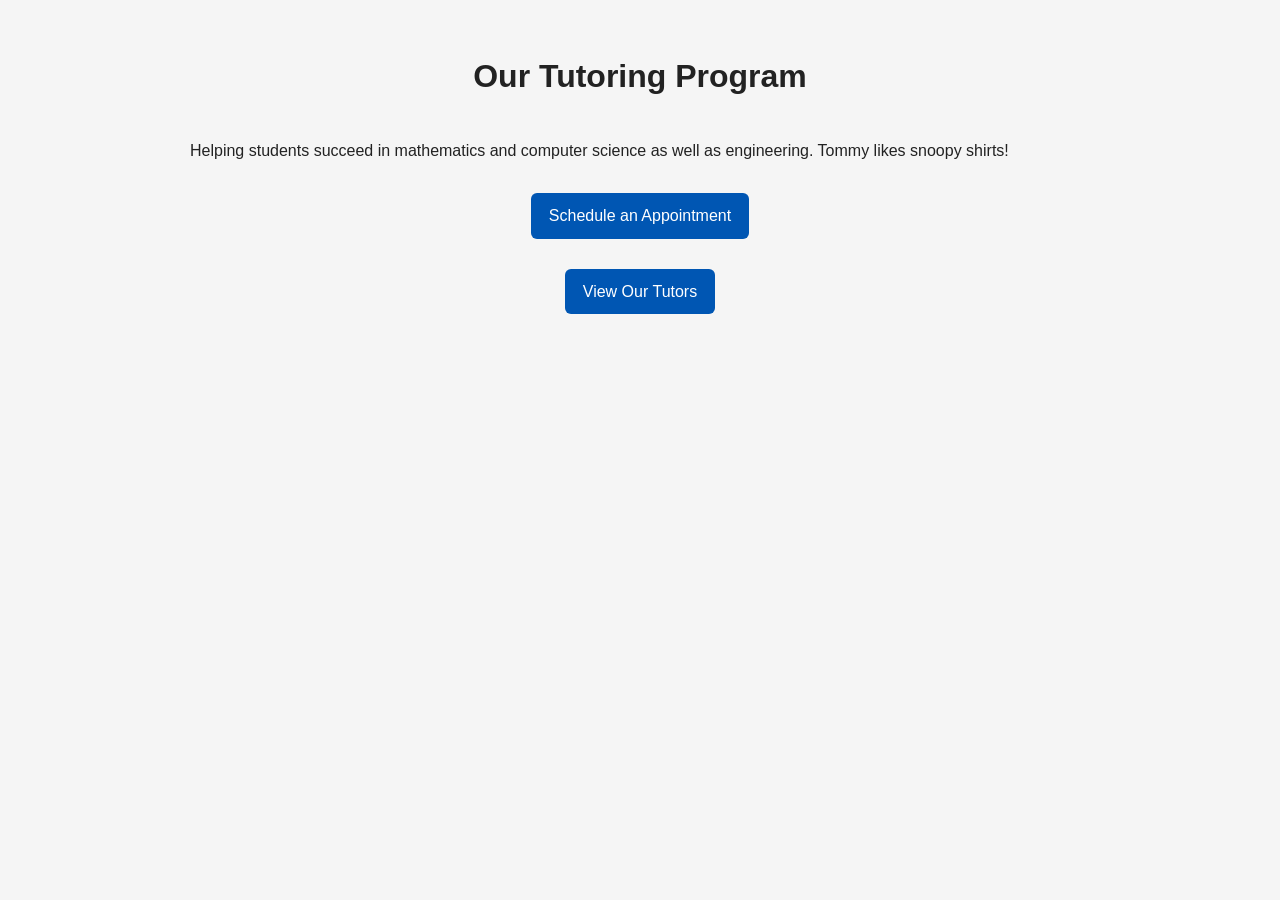
==== index.html @ f6b5288c "switched to calendly" ====
<!DOCTYPE html>
<html>

<head>
    <meta charset="UTF-8">
    <meta name="viewport" content="width=device-width, initial-scale=1.0">
    <title>Our Tutoring Program</title>
    
    <!-- Link to shared stylesheet -->
    <link rel="stylesheet" href="styles.css">
</head>

<body>

    <h1> Our Tutoring Program </h1>

    <p>
    Helping students succeed in mathematics and computer science as well as engineering.
    Tommy likes snoopy shirts!
    </p>

    <!--
        This link opens the Contacts page inside the pages folder.
    -->
    
    <p class="return-link">
        <a href="scheduling/schedule.html">
            Schedule an Appointment
        </a>
    </p>



    <!-- Resume button -->
    <p class="return-link">
        <a href="contact_us/contact_us.html">
            View Our Tutors
        </a>
    </p>
    

</body>

</html>
---- styles.css ----
/* This file contains all the styles (ex. buttons) used in the project */

        body {
            max-width: 900px;
            margin: 0 auto;
            padding: 30px;
            font-family: Arial, sans-serif;
            line-height: 1.6;
            color: #222222;
            background-color: #f5f5f5;
        }

        h1 {
            text-align: center;
            margin-bottom: 35px;
        }

        .contact-card {
            margin-bottom: 30px;
            padding: 30px;
            background-color: white;
            border-radius: 12px;
            box-shadow: 0 4px 12px rgba(0, 0, 0, 0.1);
        }

        .contact-card h2 {
            margin-top: 0;
            text-align: center;
        }

        .profile-picture {
            display: block;
            width: 200px;
            height: 200px;
            margin: 0 auto 25px;
            object-fit: cover;
            border-radius: 50%;
        }

        .contact-information {
            margin-bottom: 25px;
            text-align: center;
        }

        .contact-information p {
            margin: 8px 0;
        }

        .tutor-bio {
            max-width: 750px;
            margin: 0 auto;
        }

        .tutor-bio p {
            margin-bottom: 18px;
        }

        a {
            color: #0056b3;
        }

        a:hover {
            color: #003d80;
        }

        .return-link {
            margin-top: 30px;
            text-align: center;
        }

        .return-link a {
            display: inline-block;
            padding: 10px 18px;
            color: white;
            text-decoration: none;
            background-color: #0056b3;
            border-radius: 6px;
        }

        .return-link a:hover {
            background-color: #003d80;
        }

        .resume-link {
            margin-top: 30px;
            text-align: center;
        }

        .resume-link a {
            display: inline-block;
            padding: 10px 18px;
            color: white;
            text-decoration: none;
            background-color: #0056b3;
            border-radius: 6px;
        }

        .resume-link a:hover {
            background-color: #003d80;
        }

        @media (max-width: 600px) {
            body {
                padding: 15px;
            }

            .contact-card {
                padding: 20px;
            }

            .profile-picture {
                width: 160px;
                height: 160px;
            }
        }
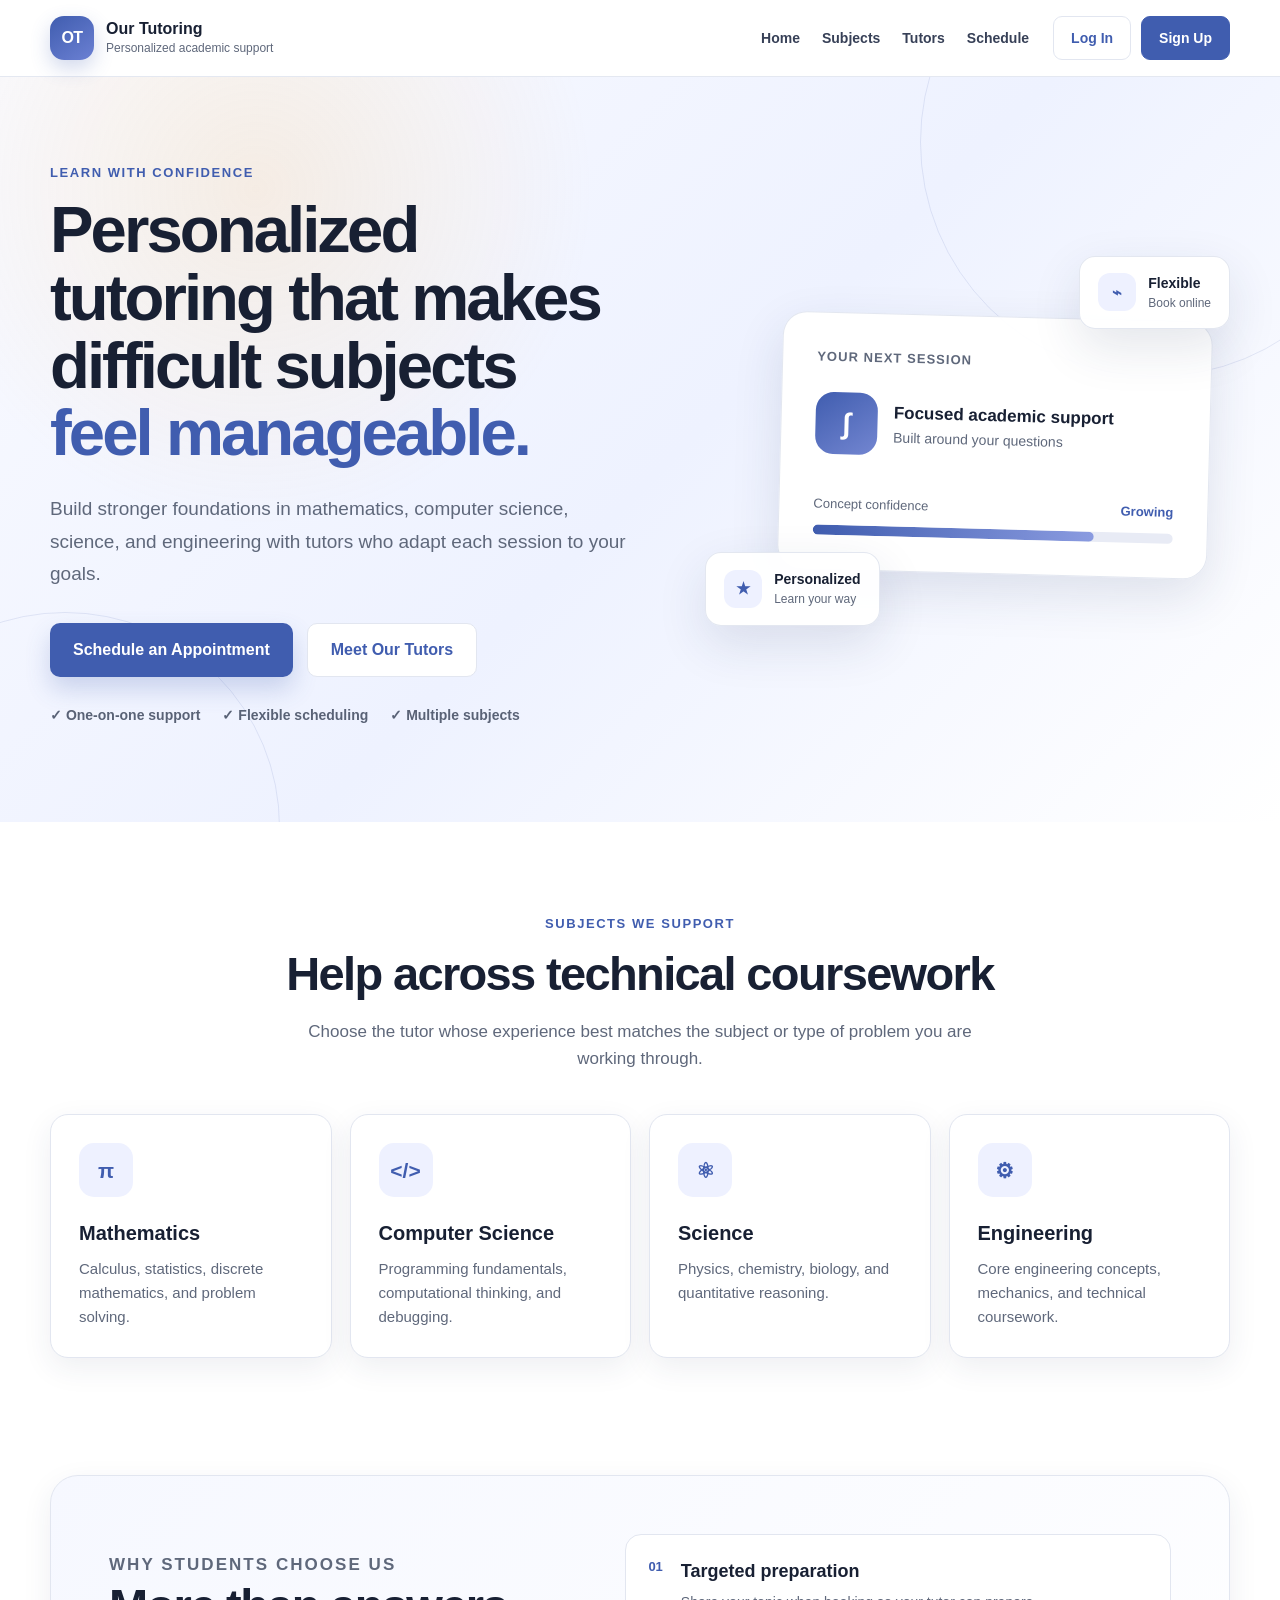
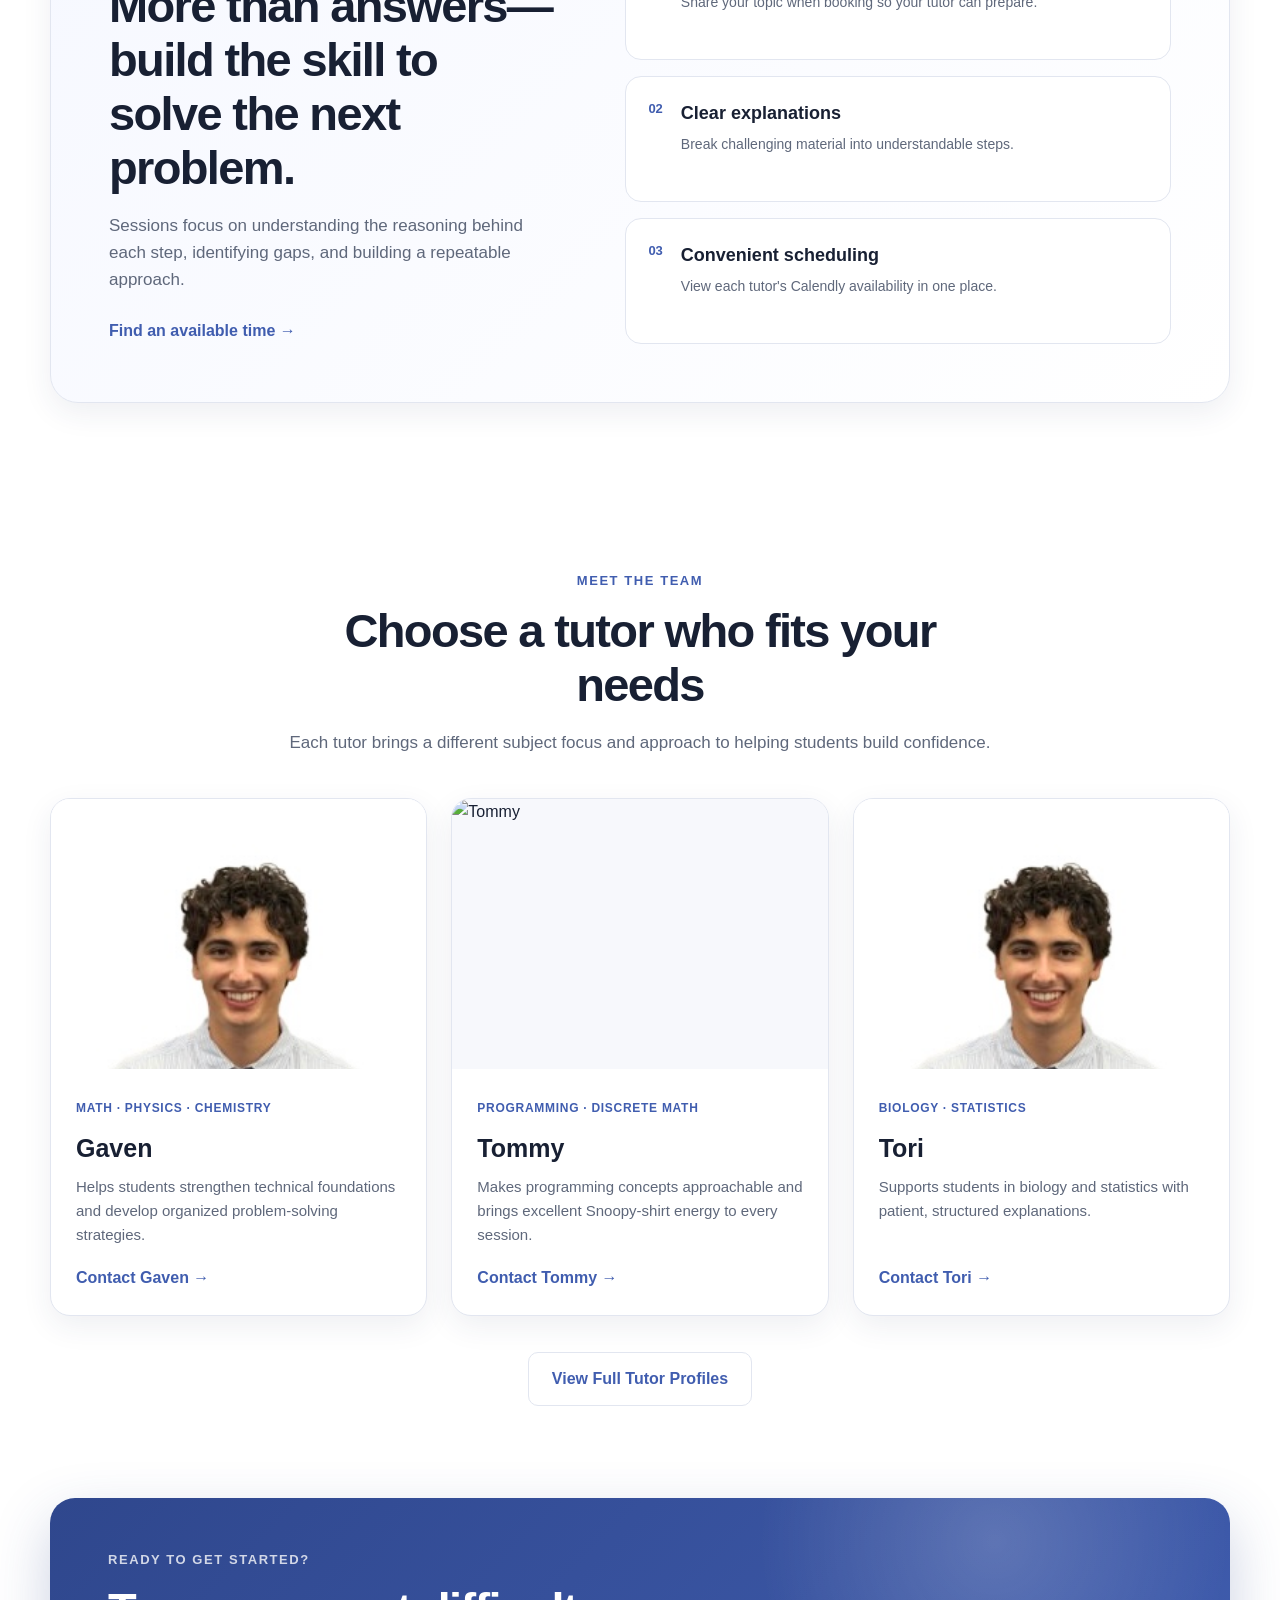
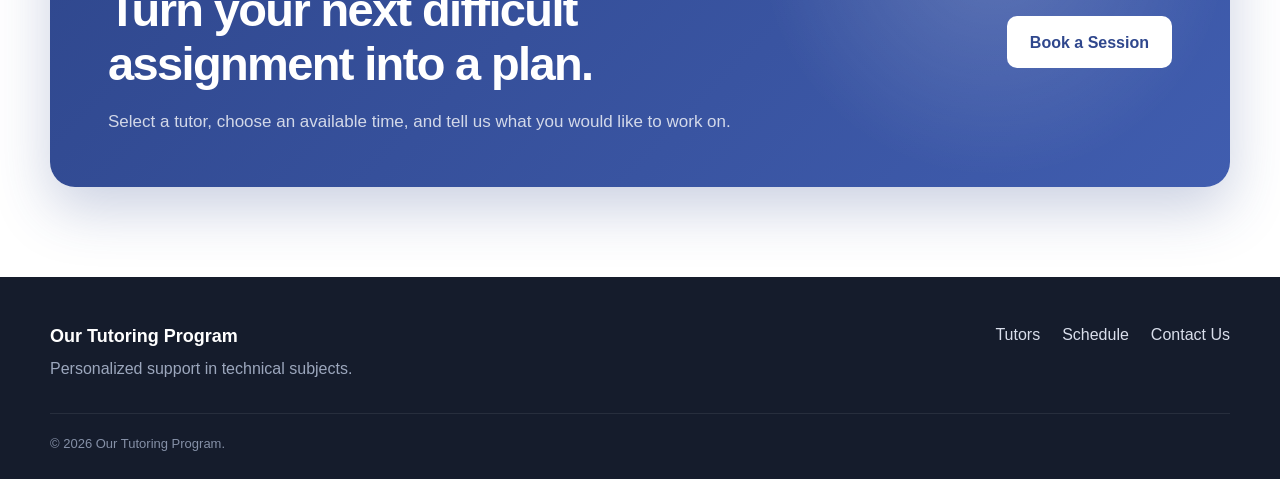
==== commit 3c1afa8c: "frontpage beautified" ====
--- a/index.html
+++ b/index.html
@@ -1,44 +1,593 @@
 <!DOCTYPE html>
-<html>
+<html lang="en">
 
 <head>
     <meta charset="UTF-8">
-    <meta name="viewport" content="width=device-width, initial-scale=1.0">
+    <meta
+        name="viewport"
+        content="width=device-width, initial-scale=1.0"
+    >
+    <meta
+        name="description"
+        content="Personalized tutoring in mathematics, computer science, science, and engineering. Meet our tutors or schedule an appointment."
+    >
+
     <title>Our Tutoring Program</title>
-    
-    <!-- Link to shared stylesheet -->
-    <link rel="stylesheet" href="styles.css">
+
+    <link
+        rel="stylesheet"
+        href="styles.css"
+    >
+
+    <script
+        src="auth.js"
+        defer
+    ></script>
 </head>
 
 <body>
 
-    <h1> Our Tutoring Program </h1>
-
-    <p>
-    Helping students succeed in mathematics and computer science as well as engineering.
-    Tommy likes snoopy shirts!
-    </p>
-
-    <!--
-        This link opens the Contacts page inside the pages folder.
-    -->
-    
-    <p class="return-link">
-        <a href="scheduling/schedule.html">
-            Schedule an Appointment
-        </a>
-    </p>
-
-
-
-    <!-- Resume button -->
-    <p class="return-link">
-        <a href="contact_us/contact_us.html">
-            View Our Tutors
-        </a>
-    </p>
-    
+    <header class="site-header">
+        <div class="nav-container">
+
+            <a
+                class="brand"
+                href="index.html"
+                aria-label="Our Tutoring Program home"
+            >
+                <span class="brand-mark" aria-hidden="true">OT</span>
+
+                <span class="brand-text">
+                    <strong>Our Tutoring</strong>
+                    <span>Personalized academic support</span>
+                </span>
+            </a>
+
+            <button
+                id="menuButton"
+                class="menu-button"
+                type="button"
+                aria-label="Open navigation menu"
+                aria-expanded="false"
+                aria-controls="mainNavigation"
+            >
+                <span></span>
+                <span></span>
+                <span></span>
+            </button>
+
+            <nav
+                id="mainNavigation"
+                class="main-navigation"
+                aria-label="Main navigation"
+            >
+                <a href="#home">Home</a>
+                <a href="#subjects">Subjects</a>
+                <a href="#tutors">Tutors</a>
+                <a href="scheduling/schedule.html">Schedule</a>
+
+                <div
+                    id="signedOutControls"
+                    class="account-controls"
+                >
+                    <button
+                        class="nav-login-button"
+                        type="button"
+                        data-open-auth="login"
+                    >
+                        Log In
+                    </button>
+
+                    <button
+                        class="nav-signup-button"
+                        type="button"
+                        data-open-auth="signup"
+                    >
+                        Sign Up
+                    </button>
+                </div>
+
+                <div
+                    id="signedInControls"
+                    class="account-controls signed-in-controls"
+                    hidden
+                >
+                    <span
+                        id="welcomeUser"
+                        class="welcome-user"
+                    ></span>
+
+                    <button
+                        id="logoutButton"
+                        class="logout-button"
+                        type="button"
+                    >
+                        Log Out
+                    </button>
+                </div>
+            </nav>
+
+        </div>
+    </header>
+
+    <main>
+
+        <section
+            id="home"
+            class="hero-section"
+        >
+            <div class="hero-decoration hero-decoration-one"></div>
+            <div class="hero-decoration hero-decoration-two"></div>
+
+            <div class="hero-container">
+
+                <div class="hero-copy">
+                    <p class="eyebrow">
+                        Learn with confidence
+                    </p>
+
+                    <h1>
+                        Personalized tutoring that makes difficult subjects
+                        <span>feel manageable.</span>
+                    </h1>
+
+                    <p class="hero-description">
+                        Build stronger foundations in mathematics, computer
+                        science, science, and engineering with tutors who adapt
+                        each session to your goals.
+                    </p>
+
+                    <div class="hero-actions">
+                        <a
+                            class="primary-button"
+                            href="scheduling/schedule.html"
+                        >
+                            Schedule an Appointment
+                        </a>
+
+                        <a
+                            class="secondary-button"
+                            href="contact_us/contact_us.html"
+                        >
+                            Meet Our Tutors
+                        </a>
+                    </div>
+
+                    <div class="hero-benefits" aria-label="Program benefits">
+                        <span>✓ One-on-one support</span>
+                        <span>✓ Flexible scheduling</span>
+                        <span>✓ Multiple subjects</span>
+                    </div>
+                </div>
+
+                <div class="hero-visual" aria-label="Tutoring program highlights">
+                    <div class="visual-card main-visual-card">
+                        <p class="visual-label">Your next session</p>
+
+                        <div class="session-row">
+                            <div class="session-icon" aria-hidden="true">∫</div>
+
+                            <div>
+                                <strong>Focused academic support</strong>
+                                <span>Built around your questions</span>
+                            </div>
+                        </div>
+
+                        <div class="progress-label">
+                            <span>Concept confidence</span>
+                            <strong>Growing</strong>
+                        </div>
+
+                        <div class="progress-track" aria-hidden="true">
+                            <div class="progress-fill"></div>
+                        </div>
+                    </div>
+
+                    <div class="visual-card floating-card floating-card-top">
+                        <span class="floating-icon" aria-hidden="true">⌁</span>
+                        <div>
+                            <strong>Flexible</strong>
+                            <span>Book online</span>
+                        </div>
+                    </div>
+
+                    <div class="visual-card floating-card floating-card-bottom">
+                        <span class="floating-icon" aria-hidden="true">★</span>
+                        <div>
+                            <strong>Personalized</strong>
+                            <span>Learn your way</span>
+                        </div>
+                    </div>
+                </div>
+
+            </div>
+        </section>
+
+        <section
+            id="subjects"
+            class="section subjects-section"
+        >
+            <div class="section-heading">
+                <p class="eyebrow">Subjects we support</p>
+                <h2>Help across technical coursework</h2>
+                <p>
+                    Choose the tutor whose experience best matches the subject
+                    or type of problem you are working through.
+                </p>
+            </div>
+
+            <div class="subject-grid">
+                <article class="subject-card">
+                    <div class="subject-icon" aria-hidden="true">π</div>
+                    <h3>Mathematics</h3>
+                    <p>Calculus, statistics, discrete mathematics, and problem solving.</p>
+                </article>
+
+                <article class="subject-card">
+                    <div class="subject-icon" aria-hidden="true">&lt;/&gt;</div>
+                    <h3>Computer Science</h3>
+                    <p>Programming fundamentals, computational thinking, and debugging.</p>
+                </article>
+
+                <article class="subject-card">
+                    <div class="subject-icon" aria-hidden="true">⚛</div>
+                    <h3>Science</h3>
+                    <p>Physics, chemistry, biology, and quantitative reasoning.</p>
+                </article>
+
+                <article class="subject-card">
+                    <div class="subject-icon" aria-hidden="true">⚙</div>
+                    <h3>Engineering</h3>
+                    <p>Core engineering concepts, mechanics, and technical coursework.</p>
+                </article>
+            </div>
+        </section>
+
+        <section class="section benefits-section">
+            <div class="benefits-panel">
+                <div class="benefits-copy">
+                    <p class="eyebrow">Why students choose us</p>
+                    <h2>More than answers—build the skill to solve the next problem.</h2>
+                    <p>
+                        Sessions focus on understanding the reasoning behind each
+                        step, identifying gaps, and building a repeatable approach.
+                    </p>
+
+                    <a
+                        class="text-link"
+                        href="scheduling/schedule.html"
+                    >
+                        Find an available time →
+                    </a>
+                </div>
+
+                <div class="benefit-list">
+                    <article>
+                        <span aria-hidden="true">01</span>
+                        <div>
+                            <h3>Targeted preparation</h3>
+                            <p>Share your topic when booking so your tutor can prepare.</p>
+                        </div>
+                    </article>
+
+                    <article>
+                        <span aria-hidden="true">02</span>
+                        <div>
+                            <h3>Clear explanations</h3>
+                            <p>Break challenging material into understandable steps.</p>
+                        </div>
+                    </article>
+
+                    <article>
+                        <span aria-hidden="true">03</span>
+                        <div>
+                            <h3>Convenient scheduling</h3>
+                            <p>View each tutor's Calendly availability in one place.</p>
+                        </div>
+                    </article>
+                </div>
+            </div>
+        </section>
+
+        <section
+            id="tutors"
+            class="section tutors-section"
+        >
+            <div class="section-heading">
+                <p class="eyebrow">Meet the team</p>
+                <h2>Choose a tutor who fits your needs</h2>
+                <p>
+                    Each tutor brings a different subject focus and approach to
+                    helping students build confidence.
+                </p>
+            </div>
+
+            <div class="tutor-grid">
+                <article class="tutor-card">
+                    <img
+                        src="profile_pics/gaven_profile_pic.jpeg"
+                        alt="Gaven"
+                    >
+
+                    <div class="tutor-card-content">
+                        <span class="tutor-subject">Math · Physics · Chemistry</span>
+                        <h3>Gaven</h3>
+                        <p>
+                            Helps students strengthen technical foundations and
+                            develop organized problem-solving strategies.
+                        </p>
+                        <a href="mailto:gjesse@g.hmc.edu">Contact Gaven →</a>
+                    </div>
+                </article>
+
+                <article class="tutor-card">
+                    <img
+                        src="profile_pics/tommy_profile_pic.jpeg"
+                        alt="Tommy"
+                    >
+
+                    <div class="tutor-card-content">
+                        <span class="tutor-subject">Programming · Discrete Math</span>
+                        <h3>Tommy</h3>
+                        <p>
+                            Makes programming concepts approachable and brings
+                            excellent Snoopy-shirt energy to every session.
+                        </p>
+                        <a href="mailto:mingbei.liu@gmail.com">Contact Tommy →</a>
+                    </div>
+                </article>
+
+                <article class="tutor-card">
+                    <img
+                        src="profile_pics/tori_profile_pic.jpeg"
+                        alt="Tori"
+                    >
+
+                    <div class="tutor-card-content">
+                        <span class="tutor-subject">Biology · Statistics</span>
+                        <h3>Tori</h3>
+                        <p>
+                            Supports students in biology and statistics with
+                            patient, structured explanations.
+                        </p>
+                        <a href="mailto:torijesse@gmail.com">Contact Tori →</a>
+                    </div>
+                </article>
+            </div>
+
+            <div class="centered-action">
+                <a
+                    class="secondary-button"
+                    href="contact_us/contact_us.html"
+                >
+                    View Full Tutor Profiles
+                </a>
+            </div>
+        </section>
+
+        <section class="final-cta-section">
+            <div class="final-cta-card">
+                <div>
+                    <p class="eyebrow">Ready to get started?</p>
+                    <h2>Turn your next difficult assignment into a plan.</h2>
+                    <p>
+                        Select a tutor, choose an available time, and tell us what
+                        you would like to work on.
+                    </p>
+                </div>
+
+                <a
+                    class="light-button"
+                    href="scheduling/schedule.html"
+                >
+                    Book a Session
+                </a>
+            </div>
+        </section>
+
+    </main>
+
+    <footer class="site-footer">
+        <div class="footer-container">
+            <div>
+                <strong>Our Tutoring Program</strong>
+                <p>Personalized support in technical subjects.</p>
+            </div>
+
+            <div class="footer-links">
+                <a href="contact_us/contact_us.html">Tutors</a>
+                <a href="scheduling/schedule.html">Schedule</a>
+                <a href="mailto:mingbei.liu@gmail.com">Contact Us</a>
+            </div>
+        </div>
+
+        <p class="copyright">
+            © <span id="currentYear"></span> Our Tutoring Program.
+        </p>
+    </footer>
+
+    <dialog
+        id="authDialog"
+        class="auth-dialog"
+        aria-labelledby="authTitle"
+    >
+        <div class="auth-layout">
+
+            <div class="auth-decoration">
+                <button
+                    id="closeAuthButton"
+                    class="close-auth-button mobile-close-button"
+                    type="button"
+                    aria-label="Close account window"
+                >
+                    ×
+                </button>
+
+                <p class="eyebrow">Student account</p>
+                <h2>Keep your tutoring experience organized.</h2>
+                <p>
+                    Create a local account for this prototype and return to the
+                    site with your name already recognized.
+                </p>
+
+                <div class="auth-feature">
+                    <span aria-hidden="true">✓</span>
+                    <p>Quick access to scheduling</p>
+                </div>
+
+                <div class="auth-feature">
+                    <span aria-hidden="true">✓</span>
+                    <p>Personalized welcome message</p>
+                </div>
+
+                <div class="auth-feature">
+                    <span aria-hidden="true">✓</span>
+                    <p>Works locally without a server</p>
+                </div>
+            </div>
+
+            <div class="auth-form-panel">
+                <button
+                    id="desktopCloseAuthButton"
+                    class="close-auth-button desktop-close-button"
+                    type="button"
+                    aria-label="Close account window"
+                >
+                    ×
+                </button>
+
+                <div class="auth-tabs" role="tablist" aria-label="Account options">
+                    <button
+                        id="loginTab"
+                        class="auth-tab active"
+                        type="button"
+                        role="tab"
+                        aria-selected="true"
+                        aria-controls="loginPanel"
+                    >
+                        Log In
+                    </button>
+
+                    <button
+                        id="signupTab"
+                        class="auth-tab"
+                        type="button"
+                        role="tab"
+                        aria-selected="false"
+                        aria-controls="signupPanel"
+                    >
+                        Sign Up
+                    </button>
+                </div>
+
+                <div
+                    id="authMessage"
+                    class="auth-message"
+                    role="status"
+                    aria-live="polite"
+                    hidden
+                ></div>
+
+                <section
+                    id="loginPanel"
+                    class="auth-panel"
+                    role="tabpanel"
+                    aria-labelledby="loginTab"
+                >
+                    <h2 id="authTitle">Welcome back</h2>
+                    <p>Log in to your local tutoring account.</p>
+
+                    <form id="loginForm" novalidate>
+                        <label for="loginEmail">Email address</label>
+                        <input
+                            id="loginEmail"
+                            name="email"
+                            type="email"
+                            autocomplete="email"
+                            required
+                        >
+
+                        <label for="loginPassword">Password</label>
+                        <input
+                            id="loginPassword"
+                            name="password"
+                            type="password"
+                            autocomplete="current-password"
+                            minlength="8"
+                            required
+                        >
+
+                        <button class="auth-submit-button" type="submit">
+                            Log In
+                        </button>
+                    </form>
+                </section>
+
+                <section
+                    id="signupPanel"
+                    class="auth-panel"
+                    role="tabpanel"
+                    aria-labelledby="signupTab"
+                    hidden
+                >
+                    <h2>Create your account</h2>
+                    <p>Sign up for this browser-local website prototype.</p>
+
+                    <form id="signupForm" novalidate>
+                        <label for="signupName">Full name</label>
+                        <input
+                            id="signupName"
+                            name="name"
+                            type="text"
+                            autocomplete="name"
+                            minlength="2"
+                            required
+                        >
+
+                        <label for="signupEmail">Email address</label>
+                        <input
+                            id="signupEmail"
+                            name="email"
+                            type="email"
+                            autocomplete="email"
+                            required
+                        >
+
+                        <label for="signupPassword">Password</label>
+                        <input
+                            id="signupPassword"
+                            name="password"
+                            type="password"
+                            autocomplete="new-password"
+                            minlength="8"
+                            required
+                        >
+
+                        <label for="signupConfirmPassword">Confirm password</label>
+                        <input
+                            id="signupConfirmPassword"
+                            name="confirmPassword"
+                            type="password"
+                            autocomplete="new-password"
+                            minlength="8"
+                            required
+                        >
+
+                        <button class="auth-submit-button" type="submit">
+                            Create Account
+                        </button>
+                    </form>
+                </section>
+
+                <p class="prototype-note">
+                    Prototype note: accounts are saved only in this browser.
+                    Production authentication requires a secure backend.
+                </p>
+            </div>
+
+        </div>
+    </dialog>
 
 </body>
 
-</html>+</html>
--- a/styles.css
+++ b/styles.css
@@ -1,115 +1,1519 @@
-/* This file contains all the styles (ex. buttons) used in the project */
-
-        body {
-            max-width: 900px;
-            margin: 0 auto;
-            padding: 30px;
-            font-family: Arial, sans-serif;
-            line-height: 1.6;
-            color: #222222;
-            background-color: #f5f5f5;
-        }
-
-        h1 {
-            text-align: center;
-            margin-bottom: 35px;
-        }
-
-        .contact-card {
-            margin-bottom: 30px;
-            padding: 30px;
-            background-color: white;
-            border-radius: 12px;
-            box-shadow: 0 4px 12px rgba(0, 0, 0, 0.1);
-        }
-
-        .contact-card h2 {
-            margin-top: 0;
-            text-align: center;
-        }
-
-        .profile-picture {
-            display: block;
-            width: 200px;
-            height: 200px;
-            margin: 0 auto 25px;
-            object-fit: cover;
-            border-radius: 50%;
-        }
-
-        .contact-information {
-            margin-bottom: 25px;
-            text-align: center;
-        }
-
-        .contact-information p {
-            margin: 8px 0;
-        }
-
-        .tutor-bio {
-            max-width: 750px;
-            margin: 0 auto;
-        }
-
-        .tutor-bio p {
-            margin-bottom: 18px;
-        }
-
-        a {
-            color: #0056b3;
-        }
-
-        a:hover {
-            color: #003d80;
-        }
-
-        .return-link {
-            margin-top: 30px;
-            text-align: center;
-        }
-
-        .return-link a {
-            display: inline-block;
-            padding: 10px 18px;
-            color: white;
-            text-decoration: none;
-            background-color: #0056b3;
-            border-radius: 6px;
-        }
-
-        .return-link a:hover {
-            background-color: #003d80;
-        }
-
-        .resume-link {
-            margin-top: 30px;
-            text-align: center;
-        }
-
-        .resume-link a {
-            display: inline-block;
-            padding: 10px 18px;
-            color: white;
-            text-decoration: none;
-            background-color: #0056b3;
-            border-radius: 6px;
-        }
-
-        .resume-link a:hover {
-            background-color: #003d80;
-        }
-
-        @media (max-width: 600px) {
-            body {
-                padding: 15px;
-            }
-
-            .contact-card {
-                padding: 20px;
-            }
-
-            .profile-picture {
-                width: 160px;
-                height: 160px;
-            }
-        }+:root {
+    --primary: #405daf;
+    --primary-dark: #2f478d;
+    --primary-light: #eef1ff;
+    --accent: #f4b860;
+    --ink: #182033;
+    --muted: #5f687b;
+    --surface: #ffffff;
+    --surface-soft: #f7f8fc;
+    --border: #e2e6f0;
+    --shadow: 0 18px 50px rgba(32, 49, 94, 0.12);
+    --shadow-soft: 0 10px 30px rgba(32, 49, 94, 0.08);
+}
+
+* {
+    box-sizing: border-box;
+}
+
+html {
+    scroll-behavior: smooth;
+}
+
+body {
+    margin: 0;
+    color: var(--ink);
+    background: #ffffff;
+    font-family: Arial, Helvetica, sans-serif;
+    line-height: 1.6;
+}
+
+body.modal-open {
+    overflow: hidden;
+}
+
+button,
+a,
+input {
+    font: inherit;
+}
+
+a {
+    color: inherit;
+}
+
+button {
+    cursor: pointer;
+}
+
+img {
+    display: block;
+    max-width: 100%;
+}
+
+[hidden] {
+    display: none !important;
+}
+
+.site-header {
+    position: sticky;
+    z-index: 100;
+    top: 0;
+    border-bottom: 1px solid rgba(226, 230, 240, 0.9);
+    background: rgba(255, 255, 255, 0.94);
+    backdrop-filter: blur(14px);
+}
+
+.nav-container {
+    display: flex;
+    width: min(1180px, calc(100% - 40px));
+    min-height: 76px;
+    align-items: center;
+    justify-content: space-between;
+    gap: 24px;
+    margin: 0 auto;
+}
+
+.brand {
+    display: inline-flex;
+    align-items: center;
+    gap: 12px;
+    text-decoration: none;
+}
+
+.brand-mark {
+    display: grid;
+    width: 44px;
+    height: 44px;
+    place-items: center;
+    color: #ffffff;
+    background: linear-gradient(145deg, var(--primary), #6b80d3);
+    border-radius: 14px;
+    box-shadow: 0 8px 20px rgba(64, 93, 175, 0.24);
+    font-weight: 800;
+    letter-spacing: -0.04em;
+}
+
+.brand-text {
+    display: flex;
+    flex-direction: column;
+    line-height: 1.15;
+}
+
+.brand-text strong {
+    font-size: 16px;
+}
+
+.brand-text span {
+    margin-top: 4px;
+    color: var(--muted);
+    font-size: 12px;
+}
+
+.main-navigation {
+    display: flex;
+    align-items: center;
+    gap: 22px;
+}
+
+.main-navigation > a {
+    position: relative;
+    color: #374057;
+    font-size: 14px;
+    font-weight: 700;
+    text-decoration: none;
+}
+
+.main-navigation > a::after {
+    position: absolute;
+    right: 0;
+    bottom: -8px;
+    left: 0;
+    height: 2px;
+    background: var(--primary);
+    content: "";
+    transform: scaleX(0);
+    transition: transform 0.2s ease;
+}
+
+.main-navigation > a:hover::after,
+.main-navigation > a:focus-visible::after {
+    transform: scaleX(1);
+}
+
+.account-controls {
+    display: flex;
+    align-items: center;
+    gap: 10px;
+    margin-left: 2px;
+}
+
+.nav-login-button,
+.nav-signup-button,
+.logout-button {
+    padding: 10px 17px;
+    border-radius: 9px;
+    font-size: 14px;
+    font-weight: 800;
+}
+
+.nav-login-button,
+.logout-button {
+    color: var(--primary);
+    background: #ffffff;
+    border: 1px solid var(--border);
+}
+
+.nav-signup-button {
+    color: #ffffff;
+    background: var(--primary);
+    border: 1px solid var(--primary);
+}
+
+.nav-login-button:hover,
+.logout-button:hover {
+    background: var(--primary-light);
+}
+
+.nav-signup-button:hover {
+    background: var(--primary-dark);
+}
+
+.welcome-user {
+    max-width: 170px;
+    overflow: hidden;
+    color: #35405b;
+    font-size: 14px;
+    font-weight: 700;
+    text-overflow: ellipsis;
+    white-space: nowrap;
+}
+
+.menu-button {
+    display: none;
+    width: 44px;
+    height: 44px;
+    align-items: center;
+    justify-content: center;
+    flex-direction: column;
+    gap: 5px;
+    padding: 0;
+    background: transparent;
+    border: 1px solid var(--border);
+    border-radius: 10px;
+}
+
+.menu-button span {
+    width: 20px;
+    height: 2px;
+    background: var(--ink);
+}
+
+.hero-section {
+    position: relative;
+    overflow: hidden;
+    background:
+        radial-gradient(circle at 20% 15%, rgba(244, 184, 96, 0.17), transparent 28%),
+        linear-gradient(135deg, #f9faff 0%, #eef2ff 52%, #ffffff 100%);
+}
+
+.hero-decoration {
+    position: absolute;
+    border: 1px solid rgba(64, 93, 175, 0.12);
+    border-radius: 50%;
+}
+
+.hero-decoration-one {
+    top: -170px;
+    right: -110px;
+    width: 470px;
+    height: 470px;
+}
+
+.hero-decoration-two {
+    bottom: -220px;
+    left: -150px;
+    width: 430px;
+    height: 430px;
+}
+
+.hero-container {
+    position: relative;
+    display: grid;
+    width: min(1180px, calc(100% - 40px));
+    min-height: 650px;
+    grid-template-columns: minmax(0, 1.05fr) minmax(380px, 0.95fr);
+    align-items: center;
+    gap: 75px;
+    margin: 0 auto;
+    padding: 86px 0 96px;
+}
+
+.eyebrow {
+    margin: 0 0 12px;
+    color: var(--primary);
+    font-size: 13px;
+    font-weight: 800;
+    letter-spacing: 0.12em;
+    text-transform: uppercase;
+}
+
+.hero-copy h1 {
+    max-width: 720px;
+    margin: 0;
+    font-size: clamp(42px, 5.1vw, 69px);
+    line-height: 1.04;
+    letter-spacing: -0.045em;
+}
+
+.hero-copy h1 span {
+    color: var(--primary);
+}
+
+.hero-description {
+    max-width: 660px;
+    margin: 26px 0 0;
+    color: var(--muted);
+    font-size: 19px;
+    line-height: 1.7;
+}
+
+.hero-actions {
+    display: flex;
+    flex-wrap: wrap;
+    gap: 14px;
+    margin-top: 33px;
+}
+
+.primary-button,
+.secondary-button,
+.light-button {
+    display: inline-flex;
+    min-height: 52px;
+    align-items: center;
+    justify-content: center;
+    padding: 13px 23px;
+    border-radius: 10px;
+    font-weight: 800;
+    text-align: center;
+    text-decoration: none;
+    transition: transform 0.2s ease, box-shadow 0.2s ease, background 0.2s ease;
+}
+
+.primary-button {
+    color: #ffffff;
+    background: var(--primary);
+    box-shadow: 0 12px 25px rgba(64, 93, 175, 0.23);
+}
+
+.primary-button:hover,
+.light-button:hover {
+    transform: translateY(-2px);
+    box-shadow: 0 14px 30px rgba(64, 93, 175, 0.25);
+}
+
+.secondary-button {
+    color: var(--primary);
+    background: #ffffff;
+    border: 1px solid var(--border);
+}
+
+.secondary-button:hover {
+    background: var(--primary-light);
+    transform: translateY(-2px);
+}
+
+.hero-benefits {
+    display: flex;
+    flex-wrap: wrap;
+    gap: 10px 22px;
+    margin-top: 27px;
+    color: #596276;
+    font-size: 14px;
+    font-weight: 700;
+}
+
+.hero-visual {
+    position: relative;
+    min-height: 430px;
+}
+
+.visual-card {
+    background: rgba(255, 255, 255, 0.95);
+    border: 1px solid rgba(226, 230, 240, 0.95);
+    box-shadow: var(--shadow);
+}
+
+.main-visual-card {
+    position: absolute;
+    top: 50%;
+    right: 20px;
+    width: min(100%, 430px);
+    padding: 34px;
+    border-radius: 24px;
+    transform: translateY(-50%) rotate(1.5deg);
+}
+
+.visual-label {
+    margin: 0 0 24px;
+    color: var(--muted);
+    font-size: 13px;
+    font-weight: 800;
+    letter-spacing: 0.08em;
+    text-transform: uppercase;
+}
+
+.session-row {
+    display: flex;
+    align-items: center;
+    gap: 16px;
+}
+
+.session-icon {
+    display: grid;
+    width: 62px;
+    height: 62px;
+    flex: 0 0 auto;
+    place-items: center;
+    color: #ffffff;
+    background: linear-gradient(145deg, var(--primary), #7386d1);
+    border-radius: 18px;
+    font-size: 29px;
+    font-weight: 800;
+}
+
+.session-row div:last-child {
+    display: flex;
+    flex-direction: column;
+}
+
+.session-row strong {
+    font-size: 17px;
+}
+
+.session-row span {
+    color: var(--muted);
+    font-size: 14px;
+}
+
+.progress-label {
+    display: flex;
+    justify-content: space-between;
+    margin-top: 40px;
+    color: var(--muted);
+    font-size: 13px;
+}
+
+.progress-label strong {
+    color: var(--primary);
+}
+
+.progress-track {
+    height: 10px;
+    margin-top: 10px;
+    overflow: hidden;
+    background: #e8ebf5;
+    border-radius: 999px;
+}
+
+.progress-fill {
+    width: 78%;
+    height: 100%;
+    background: linear-gradient(90deg, var(--primary), #8a9be0);
+    border-radius: inherit;
+}
+
+.floating-card {
+    position: absolute;
+    z-index: 2;
+    display: flex;
+    align-items: center;
+    gap: 12px;
+    padding: 15px 18px;
+    border-radius: 16px;
+}
+
+.floating-card-top {
+    top: 26px;
+    right: 0;
+}
+
+.floating-card-bottom {
+    bottom: 34px;
+    left: 0;
+}
+
+.floating-icon {
+    display: grid;
+    width: 38px;
+    height: 38px;
+    place-items: center;
+    color: var(--primary);
+    background: var(--primary-light);
+    border-radius: 12px;
+    font-weight: 800;
+}
+
+.floating-card div {
+    display: flex;
+    flex-direction: column;
+}
+
+.floating-card strong {
+    font-size: 14px;
+}
+
+.floating-card span:last-child {
+    color: var(--muted);
+    font-size: 12px;
+}
+
+.section {
+    width: min(1180px, calc(100% - 40px));
+    margin: 0 auto;
+    padding: 92px 0;
+}
+
+.section-heading {
+    max-width: 720px;
+    margin: 0 auto 42px;
+    text-align: center;
+}
+
+.section-heading h2,
+.benefits-copy h2,
+.final-cta-card h2 {
+    margin: 0;
+    font-size: clamp(32px, 4vw, 47px);
+    line-height: 1.15;
+    letter-spacing: -0.035em;
+}
+
+.section-heading > p:last-child,
+.benefits-copy > p,
+.final-cta-card > div > p:last-child {
+    margin: 17px auto 0;
+    color: var(--muted);
+    font-size: 17px;
+}
+
+.subject-grid {
+    display: grid;
+    grid-template-columns: repeat(4, minmax(0, 1fr));
+    gap: 18px;
+}
+
+.subject-card {
+    padding: 28px;
+    background: var(--surface);
+    border: 1px solid var(--border);
+    border-radius: 18px;
+    box-shadow: var(--shadow-soft);
+    transition: transform 0.2s ease, box-shadow 0.2s ease;
+}
+
+.subject-card:hover {
+    transform: translateY(-5px);
+    box-shadow: var(--shadow);
+}
+
+.subject-icon {
+    display: grid;
+    width: 54px;
+    height: 54px;
+    place-items: center;
+    color: var(--primary);
+    background: var(--primary-light);
+    border-radius: 15px;
+    font-size: 21px;
+    font-weight: 800;
+}
+
+.subject-card h3 {
+    margin: 20px 0 8px;
+    font-size: 20px;
+}
+
+.subject-card p {
+    margin: 0;
+    color: var(--muted);
+    font-size: 15px;
+}
+
+.benefits-section {
+    padding-top: 25px;
+}
+
+.benefits-panel {
+    display: grid;
+    grid-template-columns: 0.9fr 1.1fr;
+    gap: 70px;
+    padding: 58px;
+    background: linear-gradient(135deg, #f6f8ff, #ffffff);
+    border: 1px solid var(--border);
+    border-radius: 28px;
+    box-shadow: var(--shadow-soft);
+}
+
+.benefits-copy {
+    align-self: center;
+}
+
+.text-link {
+    display: inline-block;
+    margin-top: 25px;
+    color: var(--primary);
+    font-weight: 800;
+    text-decoration: none;
+}
+
+.text-link:hover {
+    text-decoration: underline;
+}
+
+.benefit-list {
+    display: grid;
+    gap: 16px;
+}
+
+.benefit-list article {
+    display: flex;
+    gap: 18px;
+    padding: 22px;
+    background: #ffffff;
+    border: 1px solid var(--border);
+    border-radius: 16px;
+}
+
+.benefit-list article > span {
+    color: var(--primary);
+    font-size: 13px;
+    font-weight: 900;
+}
+
+.benefit-list h3 {
+    margin: 0 0 5px;
+    font-size: 18px;
+}
+
+.benefit-list p {
+    margin: 0;
+    color: var(--muted);
+    font-size: 14px;
+}
+
+.tutors-section {
+    padding-top: 76px;
+}
+
+.tutor-grid {
+    display: grid;
+    grid-template-columns: repeat(3, minmax(0, 1fr));
+    gap: 24px;
+}
+
+.tutor-card {
+    overflow: hidden;
+    background: #ffffff;
+    border: 1px solid var(--border);
+    border-radius: 20px;
+    box-shadow: var(--shadow-soft);
+    transition: transform 0.2s ease, box-shadow 0.2s ease;
+}
+
+.tutor-card:hover {
+    transform: translateY(-6px);
+    box-shadow: var(--shadow);
+}
+
+.tutor-card img {
+    width: 100%;
+    height: 270px;
+    object-fit: cover;
+    object-position: center top;
+    background: var(--surface-soft);
+}
+
+.tutor-card-content {
+    padding: 25px;
+}
+
+.tutor-subject {
+    color: var(--primary);
+    font-size: 12px;
+    font-weight: 800;
+    letter-spacing: 0.06em;
+    text-transform: uppercase;
+}
+
+.tutor-card h3 {
+    margin: 8px 0 7px;
+    font-size: 25px;
+}
+
+.tutor-card p {
+    min-height: 72px;
+    margin: 0;
+    color: var(--muted);
+    font-size: 15px;
+}
+
+.tutor-card a {
+    display: inline-block;
+    margin-top: 18px;
+    color: var(--primary);
+    font-weight: 800;
+    text-decoration: none;
+}
+
+.tutor-card a:hover {
+    text-decoration: underline;
+}
+
+.centered-action {
+    display: flex;
+    justify-content: center;
+    margin-top: 36px;
+}
+
+.final-cta-section {
+    width: min(1180px, calc(100% - 40px));
+    margin: 0 auto;
+    padding: 0 0 90px;
+}
+
+.final-cta-card {
+    display: flex;
+    align-items: center;
+    justify-content: space-between;
+    gap: 40px;
+    padding: 52px 58px;
+    color: #ffffff;
+    background:
+        radial-gradient(circle at 80% 15%, rgba(255, 255, 255, 0.18), transparent 24%),
+        linear-gradient(135deg, var(--primary-dark), var(--primary));
+    border-radius: 25px;
+    box-shadow: 0 22px 55px rgba(47, 71, 141, 0.25);
+}
+
+.final-cta-card .eyebrow,
+.final-cta-card > div > p:last-child {
+    color: rgba(255, 255, 255, 0.78);
+}
+
+.final-cta-card > div {
+    max-width: 720px;
+}
+
+.light-button {
+    flex: 0 0 auto;
+    color: var(--primary-dark);
+    background: #ffffff;
+}
+
+.site-footer {
+    padding: 45px 0 24px;
+    color: #d9deeb;
+    background: #151c2c;
+}
+
+.footer-container {
+    display: flex;
+    width: min(1180px, calc(100% - 40px));
+    align-items: flex-start;
+    justify-content: space-between;
+    gap: 30px;
+    margin: 0 auto;
+}
+
+.footer-container strong {
+    color: #ffffff;
+    font-size: 18px;
+}
+
+.footer-container p {
+    margin: 5px 0 0;
+    color: #9ca7bd;
+}
+
+.footer-links {
+    display: flex;
+    flex-wrap: wrap;
+    gap: 22px;
+}
+
+.footer-links a {
+    color: #d9deeb;
+    text-decoration: none;
+}
+
+.footer-links a:hover {
+    color: #ffffff;
+}
+
+.copyright {
+    width: min(1180px, calc(100% - 40px));
+    margin: 32px auto 0;
+    padding-top: 20px;
+    color: #8590a7;
+    border-top: 1px solid rgba(255, 255, 255, 0.08);
+    font-size: 13px;
+}
+
+.auth-dialog {
+    width: min(920px, calc(100% - 30px));
+    max-height: calc(100vh - 30px);
+    padding: 0;
+    overflow: auto;
+    background: #ffffff;
+    border: 0;
+    border-radius: 24px;
+    box-shadow: 0 30px 90px rgba(9, 19, 48, 0.35);
+}
+
+.auth-dialog::backdrop {
+    background: rgba(12, 18, 33, 0.62);
+    backdrop-filter: blur(4px);
+}
+
+.auth-layout {
+    display: grid;
+    grid-template-columns: 0.9fr 1.1fr;
+    min-height: 600px;
+}
+
+.auth-decoration {
+    position: relative;
+    padding: 58px 42px;
+    color: #ffffff;
+    background:
+        radial-gradient(circle at 85% 10%, rgba(255, 255, 255, 0.16), transparent 28%),
+        linear-gradient(145deg, var(--primary-dark), var(--primary));
+}
+
+.auth-decoration .eyebrow {
+    color: rgba(255, 255, 255, 0.7);
+}
+
+.auth-decoration h2 {
+    margin: 0;
+    font-size: 36px;
+    line-height: 1.15;
+    letter-spacing: -0.035em;
+}
+
+.auth-decoration > p:not(.eyebrow) {
+    margin: 18px 0 34px;
+    color: rgba(255, 255, 255, 0.76);
+}
+
+.auth-feature {
+    display: flex;
+    align-items: center;
+    gap: 11px;
+    margin-top: 17px;
+}
+
+.auth-feature span {
+    display: grid;
+    width: 30px;
+    height: 30px;
+    place-items: center;
+    color: var(--primary-dark);
+    background: #ffffff;
+    border-radius: 50%;
+    font-size: 13px;
+    font-weight: 900;
+}
+
+.auth-feature p {
+    margin: 0;
+    font-size: 14px;
+    font-weight: 700;
+}
+
+.auth-form-panel {
+    position: relative;
+    padding: 46px 48px 34px;
+}
+
+.close-auth-button {
+    display: grid;
+    width: 38px;
+    height: 38px;
+    place-items: center;
+    padding: 0;
+    border-radius: 50%;
+    font-size: 26px;
+    line-height: 1;
+}
+
+.desktop-close-button {
+    position: absolute;
+    top: 18px;
+    right: 18px;
+    color: var(--muted);
+    background: var(--surface-soft);
+    border: 1px solid var(--border);
+}
+
+.mobile-close-button {
+    display: none;
+}
+
+.auth-tabs {
+    display: grid;
+    grid-template-columns: 1fr 1fr;
+    gap: 5px;
+    margin: 0 45px 34px 0;
+    padding: 5px;
+    background: var(--surface-soft);
+    border-radius: 11px;
+}
+
+.auth-tab {
+    padding: 10px;
+    color: var(--muted);
+    background: transparent;
+    border: 0;
+    border-radius: 8px;
+    font-weight: 800;
+}
+
+.auth-tab.active {
+    color: var(--primary);
+    background: #ffffff;
+    box-shadow: 0 4px 12px rgba(33, 47, 85, 0.08);
+}
+
+.auth-panel h2 {
+    margin: 0;
+    font-size: 30px;
+    letter-spacing: -0.03em;
+}
+
+.auth-panel > p {
+    margin: 7px 0 24px;
+    color: var(--muted);
+}
+
+.auth-panel form {
+    display: grid;
+}
+
+.auth-panel label {
+    margin: 14px 0 6px;
+    color: #353e53;
+    font-size: 13px;
+    font-weight: 800;
+}
+
+.auth-panel input {
+    width: 100%;
+    min-height: 46px;
+    padding: 10px 12px;
+    color: var(--ink);
+    background: #ffffff;
+    border: 1px solid #cfd5e3;
+    border-radius: 9px;
+    outline: none;
+}
+
+.auth-panel input:focus {
+    border-color: var(--primary);
+    box-shadow: 0 0 0 3px rgba(64, 93, 175, 0.13);
+}
+
+.auth-submit-button {
+    min-height: 49px;
+    margin-top: 24px;
+    color: #ffffff;
+    background: var(--primary);
+    border: 0;
+    border-radius: 9px;
+    font-weight: 800;
+}
+
+.auth-submit-button:hover {
+    background: var(--primary-dark);
+}
+
+.auth-message {
+    margin-bottom: 18px;
+    padding: 11px 13px;
+    color: #245b36;
+    background: #edf9f0;
+    border: 1px solid #bfe0c8;
+    border-radius: 8px;
+    font-size: 14px;
+}
+
+.auth-message.error {
+    color: #8a1c1c;
+    background: #fff0f0;
+    border-color: #e7aaaa;
+}
+
+.prototype-note {
+    margin: 24px 0 0;
+    color: #7b8497;
+    font-size: 12px;
+    line-height: 1.5;
+}
+
+@media (max-width: 980px) {
+    .main-navigation {
+        position: absolute;
+        top: 76px;
+        right: 20px;
+        left: 20px;
+        display: none;
+        align-items: stretch;
+        flex-direction: column;
+        gap: 4px;
+        padding: 18px;
+        background: #ffffff;
+        border: 1px solid var(--border);
+        border-radius: 16px;
+        box-shadow: var(--shadow);
+    }
+
+    .main-navigation.open {
+        display: flex;
+    }
+
+    .main-navigation > a {
+        padding: 10px;
+    }
+
+    .main-navigation > a::after {
+        display: none;
+    }
+
+    .account-controls {
+        display: grid;
+        grid-template-columns: 1fr 1fr;
+        margin-top: 8px;
+    }
+
+    .signed-in-controls {
+        grid-template-columns: 1fr auto;
+        align-items: center;
+    }
+
+    .welcome-user {
+        padding-left: 10px;
+    }
+
+    .menu-button {
+        display: flex;
+    }
+
+    .hero-container {
+        grid-template-columns: 1fr;
+        gap: 35px;
+        padding: 68px 0 85px;
+    }
+
+    .hero-copy {
+        max-width: 790px;
+    }
+
+    .hero-visual {
+        width: min(100%, 610px);
+        min-height: 390px;
+        margin: 0 auto;
+    }
+
+    .main-visual-card {
+        right: 50%;
+        transform: translate(50%, -50%) rotate(1.5deg);
+    }
+
+    .subject-grid {
+        grid-template-columns: repeat(2, minmax(0, 1fr));
+    }
+
+    .benefits-panel {
+        grid-template-columns: 1fr;
+        gap: 40px;
+    }
+
+    .tutor-card img {
+        height: 240px;
+    }
+}
+
+@media (max-width: 760px) {
+    .nav-container,
+    .hero-container,
+    .section,
+    .final-cta-section,
+    .footer-container,
+    .copyright {
+        width: min(100% - 28px, 1180px);
+    }
+
+    .brand-text span {
+        display: none;
+    }
+
+    .hero-copy h1 {
+        font-size: clamp(39px, 11vw, 55px);
+    }
+
+    .hero-description {
+        font-size: 17px;
+    }
+
+    .section {
+        padding: 72px 0;
+    }
+
+    .subject-grid,
+    .tutor-grid {
+        grid-template-columns: 1fr;
+    }
+
+    .tutor-card {
+        display: grid;
+        grid-template-columns: 175px 1fr;
+    }
+
+    .tutor-card img {
+        height: 100%;
+        min-height: 265px;
+    }
+
+    .tutor-card p {
+        min-height: 0;
+    }
+
+    .benefits-panel {
+        padding: 34px 26px;
+    }
+
+    .final-cta-card {
+        align-items: flex-start;
+        flex-direction: column;
+        padding: 38px 28px;
+    }
+
+    .footer-container {
+        flex-direction: column;
+    }
+
+    .auth-dialog {
+        width: min(600px, calc(100% - 20px));
+    }
+
+    .auth-layout {
+        grid-template-columns: 1fr;
+    }
+
+    .auth-decoration {
+        padding: 34px 28px;
+    }
+
+    .auth-decoration h2 {
+        max-width: 500px;
+        font-size: 30px;
+    }
+
+    .auth-decoration > p:not(.eyebrow),
+    .auth-feature {
+        display: none;
+    }
+
+    .mobile-close-button {
+        position: absolute;
+        top: 14px;
+        right: 14px;
+        display: grid;
+        color: #ffffff;
+        background: rgba(255, 255, 255, 0.12);
+        border: 1px solid rgba(255, 255, 255, 0.3);
+    }
+
+    .desktop-close-button {
+        display: none;
+    }
+
+    .auth-form-panel {
+        padding: 30px 28px;
+    }
+
+    .auth-tabs {
+        margin-right: 0;
+    }
+}
+
+@media (max-width: 540px) {
+    .nav-container {
+        min-height: 68px;
+    }
+
+    .main-navigation {
+        top: 68px;
+    }
+
+    .brand-mark {
+        width: 40px;
+        height: 40px;
+    }
+
+    .hero-container {
+        min-height: auto;
+        padding: 54px 0 68px;
+    }
+
+    .hero-actions {
+        flex-direction: column;
+    }
+
+    .primary-button,
+    .secondary-button {
+        width: 100%;
+    }
+
+    .hero-benefits {
+        align-items: flex-start;
+        flex-direction: column;
+    }
+
+    .hero-visual {
+        min-height: 335px;
+    }
+
+    .main-visual-card {
+        width: calc(100% - 18px);
+        padding: 25px;
+    }
+
+    .floating-card-top {
+        top: 0;
+        right: 0;
+    }
+
+    .floating-card-bottom {
+        bottom: 0;
+    }
+
+    .subject-grid {
+        grid-template-columns: 1fr;
+    }
+
+    .tutor-card {
+        display: block;
+    }
+
+    .tutor-card img {
+        height: 275px;
+        min-height: 0;
+    }
+
+    .section-heading h2,
+    .benefits-copy h2,
+    .final-cta-card h2 {
+        font-size: 32px;
+    }
+
+    .account-controls {
+        grid-template-columns: 1fr;
+    }
+
+    .signed-in-controls {
+        grid-template-columns: 1fr;
+    }
+
+    .welcome-user {
+        padding: 10px;
+    }
+}
+
+/* ==========================================================
+   Contact page
+
+   Every selector is scoped beneath .contact-page so these rules
+   cannot override the redesigned homepage.
+   ========================================================== */
+
+body.contact-page {
+    min-height: 100vh;
+    margin: 0;
+    color: var(--ink);
+    background:
+        radial-gradient(circle at 8% 4%, rgba(244, 184, 96, 0.18), transparent 24rem),
+        radial-gradient(circle at 94% 12%, rgba(64, 93, 175, 0.16), transparent 27rem),
+        linear-gradient(180deg, #f7f9ff 0%, #eef2fb 100%);
+}
+
+.contact-page .contact-page-main {
+    width: min(1040px, calc(100% - 40px));
+    margin: 0 auto;
+    padding: 52px 0 64px;
+}
+
+.contact-page .contact-page-header {
+    max-width: 760px;
+    margin: 0 auto 38px;
+    text-align: center;
+}
+
+.contact-page .contact-page-eyebrow {
+    margin: 0 0 8px;
+    color: var(--primary);
+    font-size: 13px;
+    font-weight: 800;
+    letter-spacing: 0.12em;
+    text-transform: uppercase;
+}
+
+.contact-page .contact-page-header h1 {
+    margin: 0;
+    color: var(--ink);
+    font-size: clamp(38px, 6vw, 58px);
+    line-height: 1.08;
+    letter-spacing: -0.04em;
+}
+
+.contact-page .contact-page-header > p:last-child {
+    max-width: 650px;
+    margin: 18px auto 0;
+    color: var(--muted);
+    font-size: 17px;
+}
+
+.contact-page .contact-card {
+    display: grid;
+    grid-template-columns: 220px minmax(0, 1fr);
+    grid-template-areas:
+        "title title"
+        "photo contact"
+        "photo resume"
+        "bio bio";
+    align-items: start;
+    column-gap: 38px;
+    row-gap: 14px;
+    margin-bottom: 28px;
+    padding: 34px;
+    overflow: hidden;
+    background: rgba(255, 255, 255, 0.96);
+    border: 1px solid rgba(226, 230, 240, 0.95);
+    border-radius: 22px;
+    box-shadow: var(--shadow-soft);
+}
+
+.contact-page .contact-card h2 {
+    grid-area: title;
+    margin: 0 0 10px;
+    color: var(--primary-dark);
+    font-size: 30px;
+    line-height: 1.2;
+    text-align: left;
+}
+
+.contact-page .profile-picture {
+    grid-area: photo;
+    width: 220px;
+    height: 220px;
+    margin: 0;
+    object-fit: cover;
+    object-position: center top;
+    background: var(--surface-soft);
+    border: 7px solid #ffffff;
+    border-radius: 22px;
+    box-shadow: 0 12px 30px rgba(32, 49, 94, 0.14);
+}
+
+.contact-page .contact-information {
+    grid-area: contact;
+    align-self: end;
+    margin: 0;
+    padding: 20px 22px;
+    background: var(--primary-light);
+    border: 1px solid rgba(64, 93, 175, 0.12);
+    border-radius: 14px;
+    text-align: left;
+}
+
+.contact-page .contact-information p {
+    margin: 7px 0;
+    overflow-wrap: anywhere;
+}
+
+.contact-page .contact-information a {
+    color: var(--primary-dark);
+    font-weight: 800;
+    text-decoration-thickness: 1px;
+    text-underline-offset: 3px;
+}
+
+.contact-page .contact-information a:hover,
+.contact-page .contact-information a:focus-visible {
+    color: var(--primary);
+}
+
+.contact-page .resume-link {
+    grid-area: resume;
+    align-self: start;
+    margin: 0;
+    text-align: left;
+}
+
+.contact-page .resume-link a,
+.contact-page .return-link a {
+    display: inline-flex;
+    min-height: 46px;
+    align-items: center;
+    justify-content: center;
+    padding: 11px 19px;
+    color: #ffffff;
+    background: var(--primary);
+    border: 1px solid var(--primary);
+    border-radius: 10px;
+    box-shadow: 0 8px 20px rgba(64, 93, 175, 0.2);
+    font-weight: 800;
+    text-align: center;
+    text-decoration: none;
+    transition:
+        background-color 0.2s ease,
+        border-color 0.2s ease,
+        box-shadow 0.2s ease,
+        transform 0.2s ease;
+}
+
+.contact-page .resume-link a:hover,
+.contact-page .resume-link a:focus-visible,
+.contact-page .return-link a:hover,
+.contact-page .return-link a:focus-visible {
+    color: #ffffff;
+    background: var(--primary-dark);
+    border-color: var(--primary-dark);
+    box-shadow: 0 11px 25px rgba(47, 71, 141, 0.24);
+    transform: translateY(-2px);
+}
+
+.contact-page .resume-link a:active,
+.contact-page .return-link a:active {
+    transform: translateY(0);
+}
+
+.contact-page .tutor-bio {
+    grid-area: bio;
+    max-width: none;
+    margin: 10px 0 0;
+    padding-top: 26px;
+    color: #424b60;
+    border-top: 1px solid var(--border);
+}
+
+.contact-page .tutor-bio p {
+    margin: 0 0 17px;
+}
+
+.contact-page .tutor-bio p:last-child {
+    margin-bottom: 0;
+}
+
+.contact-page .contact-card--compact {
+    grid-template-columns: 1fr;
+    grid-template-areas:
+        "title"
+        "contact";
+}
+
+.contact-page .contact-card--compact h2,
+.contact-page .contact-card--compact .contact-information {
+    width: 100%;
+}
+
+.contact-page .return-link {
+    margin: 34px 0 0;
+    text-align: center;
+}
+
+.contact-page .return-link a {
+    color: var(--primary-dark);
+    background: #ffffff;
+    border-color: var(--border);
+    box-shadow: var(--shadow-soft);
+}
+
+.contact-page .return-link a:hover,
+.contact-page .return-link a:focus-visible {
+    color: #ffffff;
+}
+
+@media (max-width: 720px) {
+    .contact-page .contact-page-main {
+        width: min(100% - 24px, 1040px);
+        padding: 34px 0 46px;
+    }
+
+    .contact-page .contact-page-header {
+        margin-bottom: 28px;
+    }
+
+    .contact-page .contact-card {
+        grid-template-columns: 1fr;
+        grid-template-areas:
+            "title"
+            "photo"
+            "contact"
+            "resume"
+            "bio";
+        gap: 18px;
+        padding: 24px;
+    }
+
+    .contact-page .contact-card h2 {
+        margin-bottom: 0;
+        text-align: center;
+    }
+
+    .contact-page .profile-picture {
+        width: min(220px, 72vw);
+        height: min(220px, 72vw);
+        margin: 0 auto;
+        border-radius: 50%;
+    }
+
+    .contact-page .contact-information,
+    .contact-page .resume-link {
+        text-align: center;
+    }
+
+    .contact-page .tutor-bio {
+        margin-top: 0;
+        padding-top: 22px;
+    }
+}
+
+@media (max-width: 430px) {
+    .contact-page .contact-page-main {
+        width: min(100% - 16px, 1040px);
+    }
+
+    .contact-page .contact-page-header h1 {
+        font-size: 36px;
+    }
+
+    .contact-page .contact-page-header > p:last-child {
+        font-size: 15px;
+    }
+
+    .contact-page .contact-card {
+        padding: 19px;
+        border-radius: 17px;
+    }
+
+    .contact-page .contact-card h2 {
+        font-size: 26px;
+    }
+
+    .contact-page .resume-link a,
+    .contact-page .return-link a {
+        width: 100%;
+    }
+}
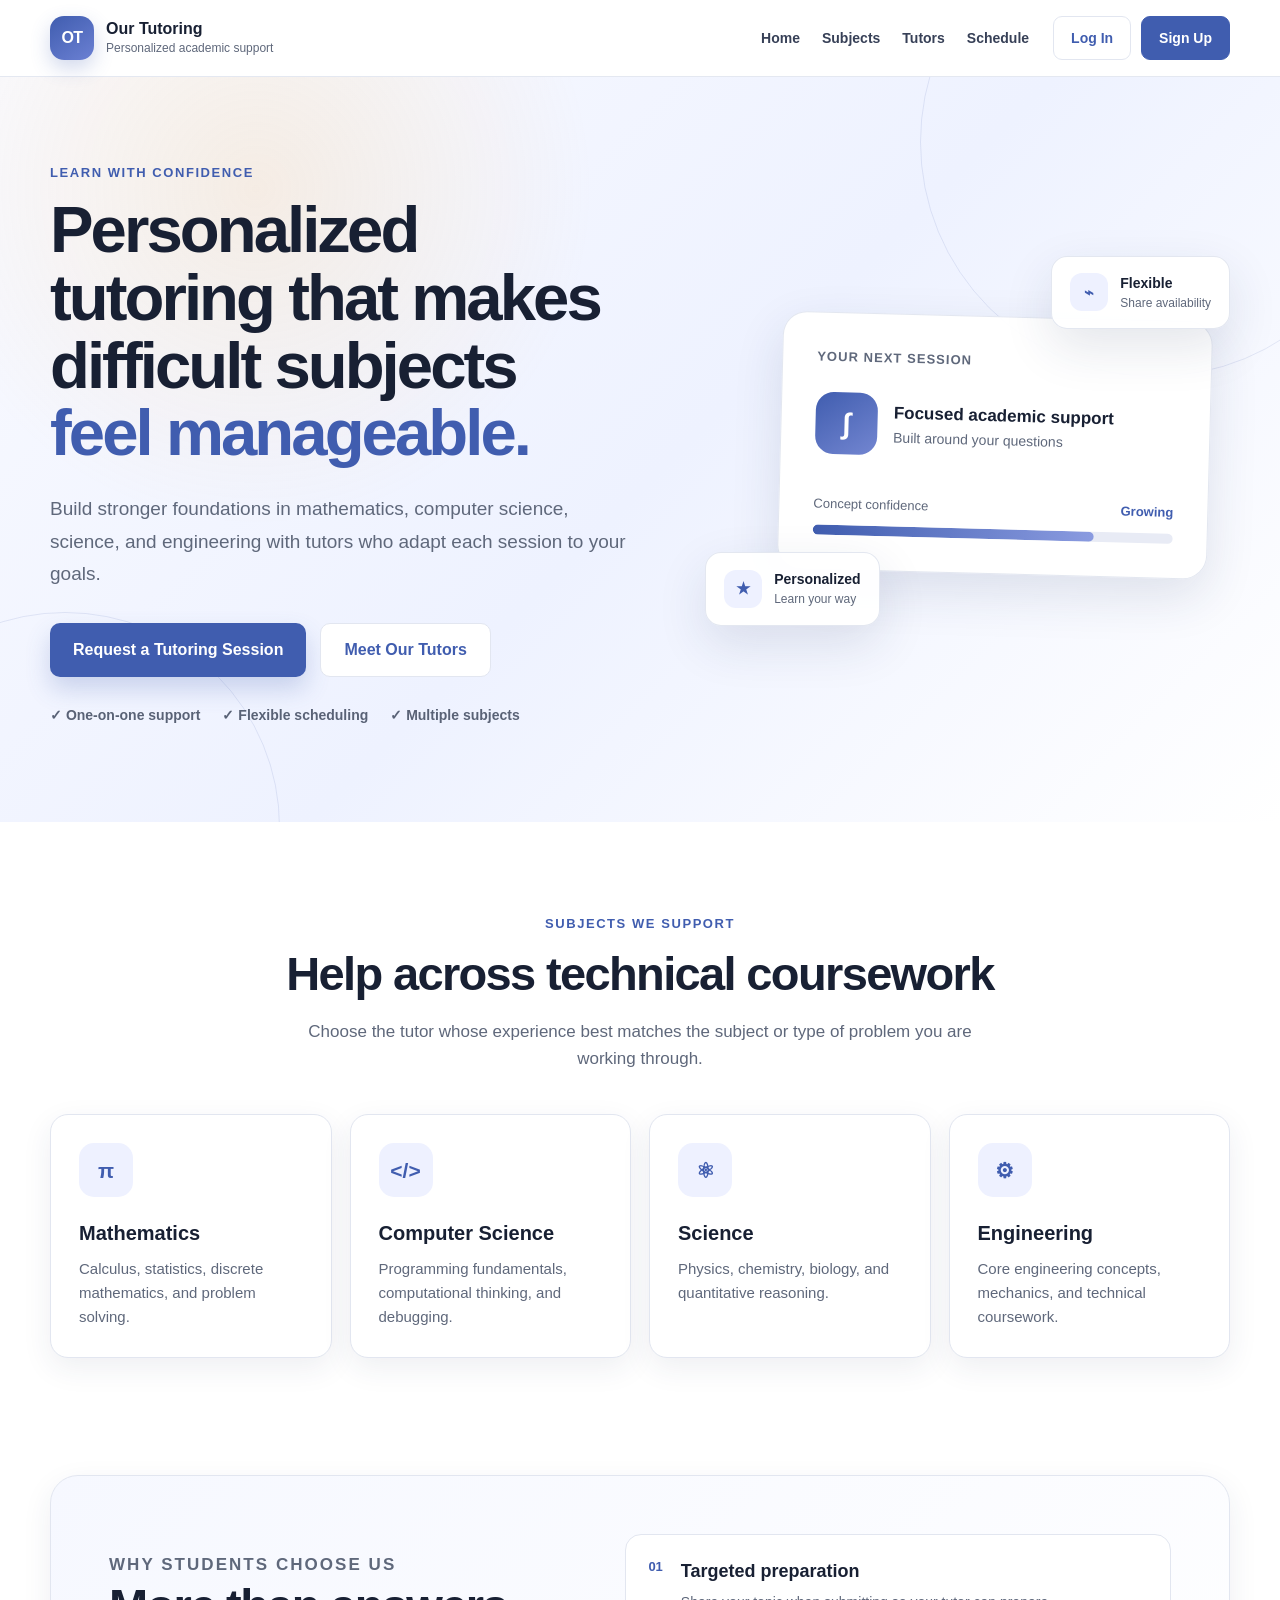
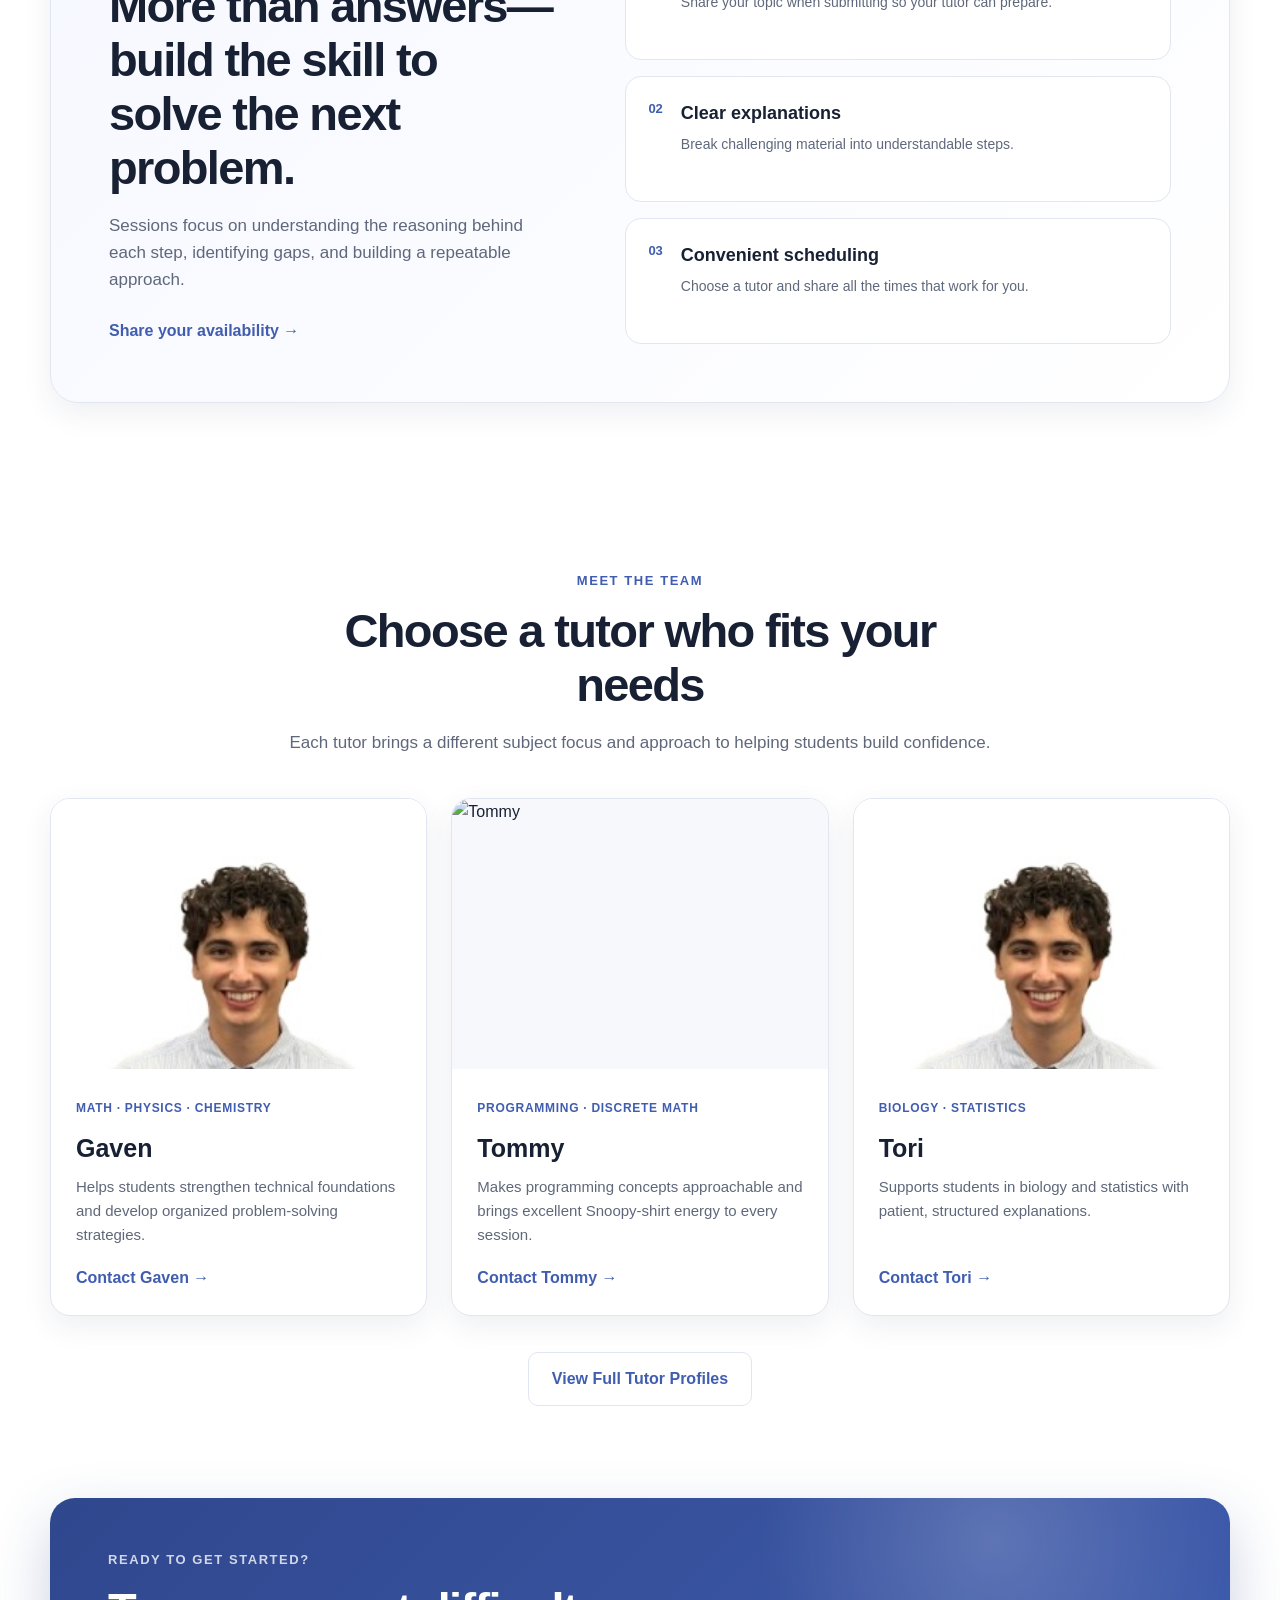
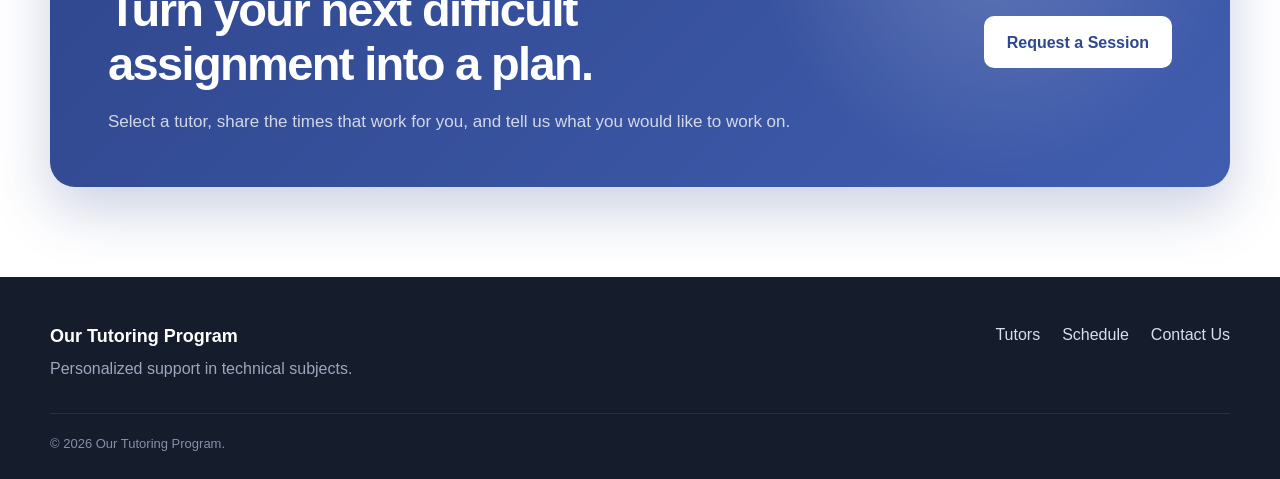
==== commit eb99facc: "fixed scheduling" ====
--- a/index.html
+++ b/index.html
@@ -9,7 +9,7 @@
     >
     <meta
         name="description"
-        content="Personalized tutoring in mathematics, computer science, science, and engineering. Meet our tutors or schedule an appointment."
+        content="Personalized tutoring in mathematics, computer science, science, and engineering. Meet our tutors or request a tutoring session."
     >
 
     <title>Our Tutoring Program</title>
@@ -142,7 +142,7 @@
                             class="primary-button"
                             href="scheduling/schedule.html"
                         >
-                            Schedule an Appointment
+                            Request a Tutoring Session
                         </a>
 
                         <a
@@ -187,7 +187,7 @@
                         <span class="floating-icon" aria-hidden="true">⌁</span>
                         <div>
                             <strong>Flexible</strong>
-                            <span>Book online</span>
+                            <span>Share availability</span>
                         </div>
                     </div>
 
@@ -257,7 +257,7 @@
                         class="text-link"
                         href="scheduling/schedule.html"
                     >
-                        Find an available time →
+                        Share your availability →
                     </a>
                 </div>
 
@@ -266,7 +266,7 @@
                         <span aria-hidden="true">01</span>
                         <div>
                             <h3>Targeted preparation</h3>
-                            <p>Share your topic when booking so your tutor can prepare.</p>
+                            <p>Share your topic when submitting so your tutor can prepare.</p>
                         </div>
                     </article>
 
@@ -282,7 +282,7 @@
                         <span aria-hidden="true">03</span>
                         <div>
                             <h3>Convenient scheduling</h3>
-                            <p>View each tutor's Calendly availability in one place.</p>
+                            <p>Choose a tutor and share all the times that work for you.</p>
                         </div>
                     </article>
                 </div>
@@ -371,8 +371,8 @@
                     <p class="eyebrow">Ready to get started?</p>
                     <h2>Turn your next difficult assignment into a plan.</h2>
                     <p>
-                        Select a tutor, choose an available time, and tell us what
-                        you would like to work on.
+                        Select a tutor, share the times that work for you, and tell us
+                        what you would like to work on.
                     </p>
                 </div>
 
@@ -380,7 +380,7 @@
                     class="light-button"
                     href="scheduling/schedule.html"
                 >
-                    Book a Session
+                    Request a Session
                 </a>
             </div>
         </section>
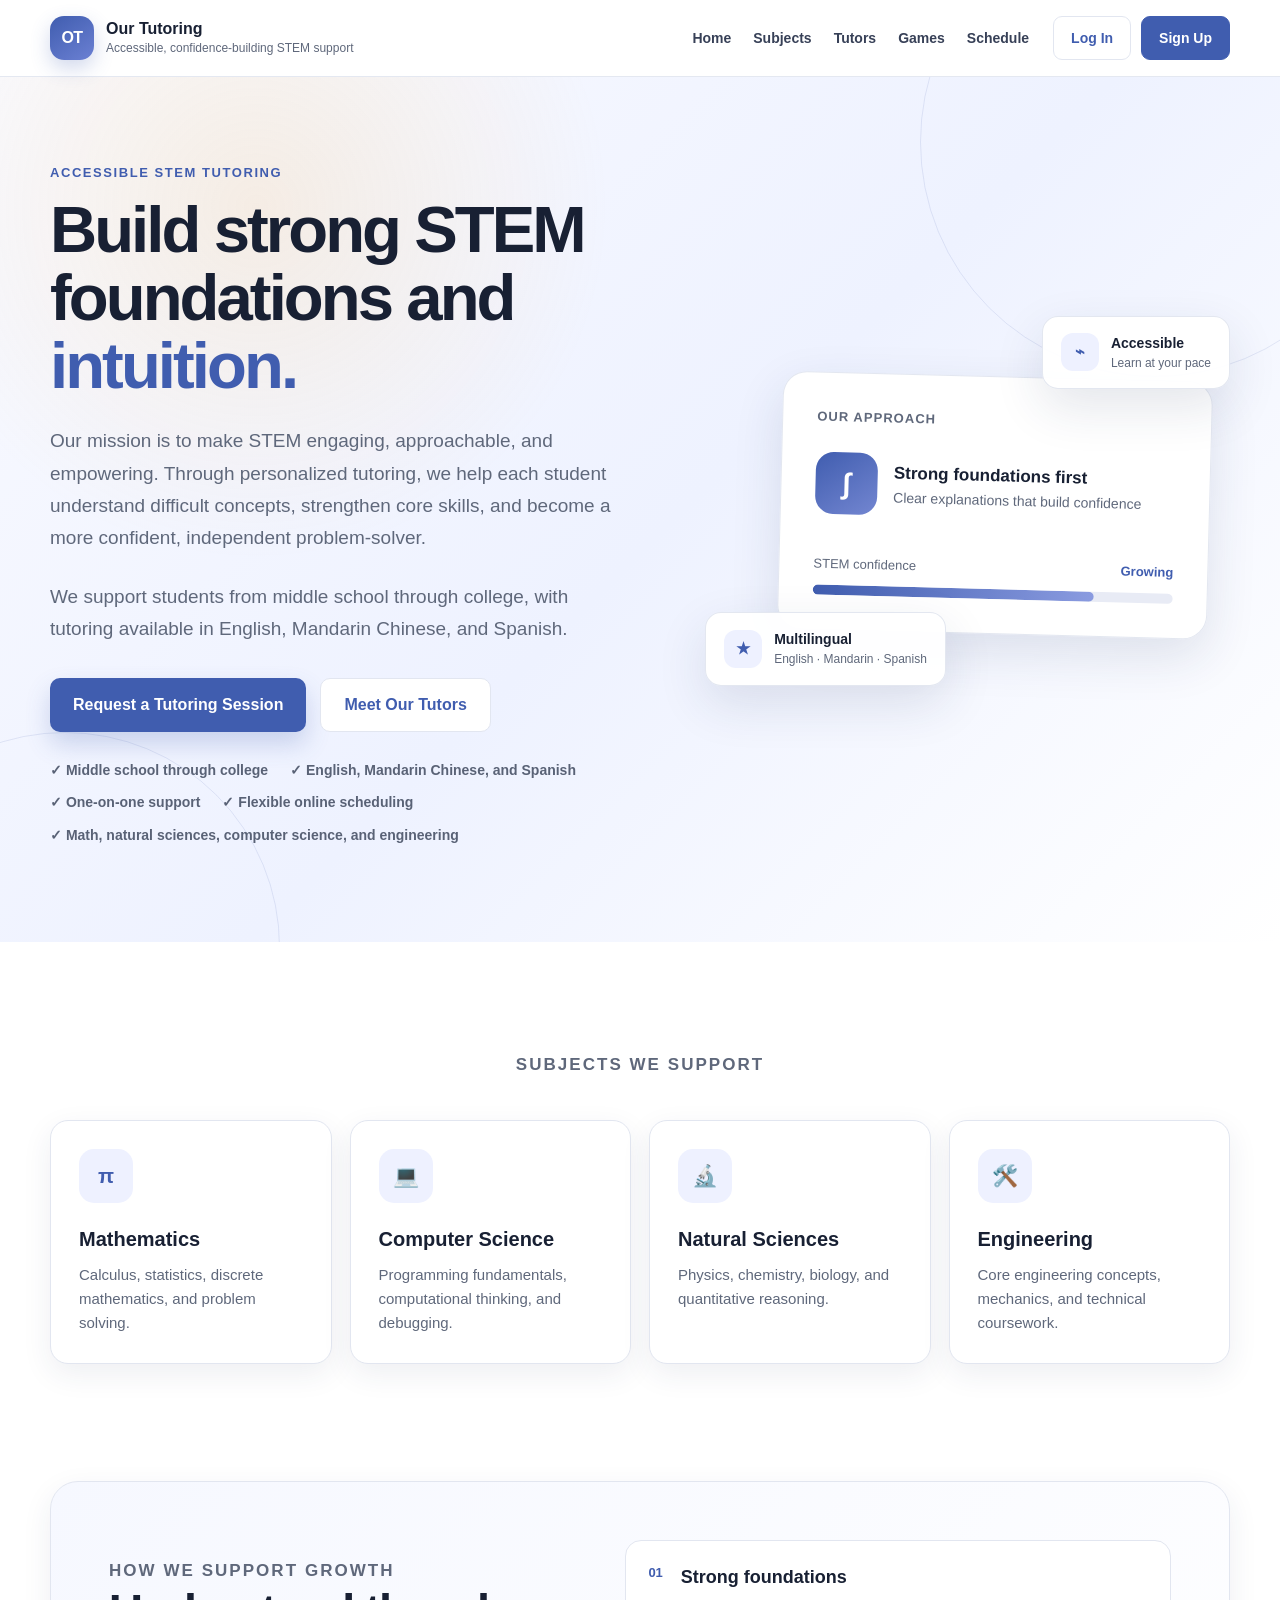
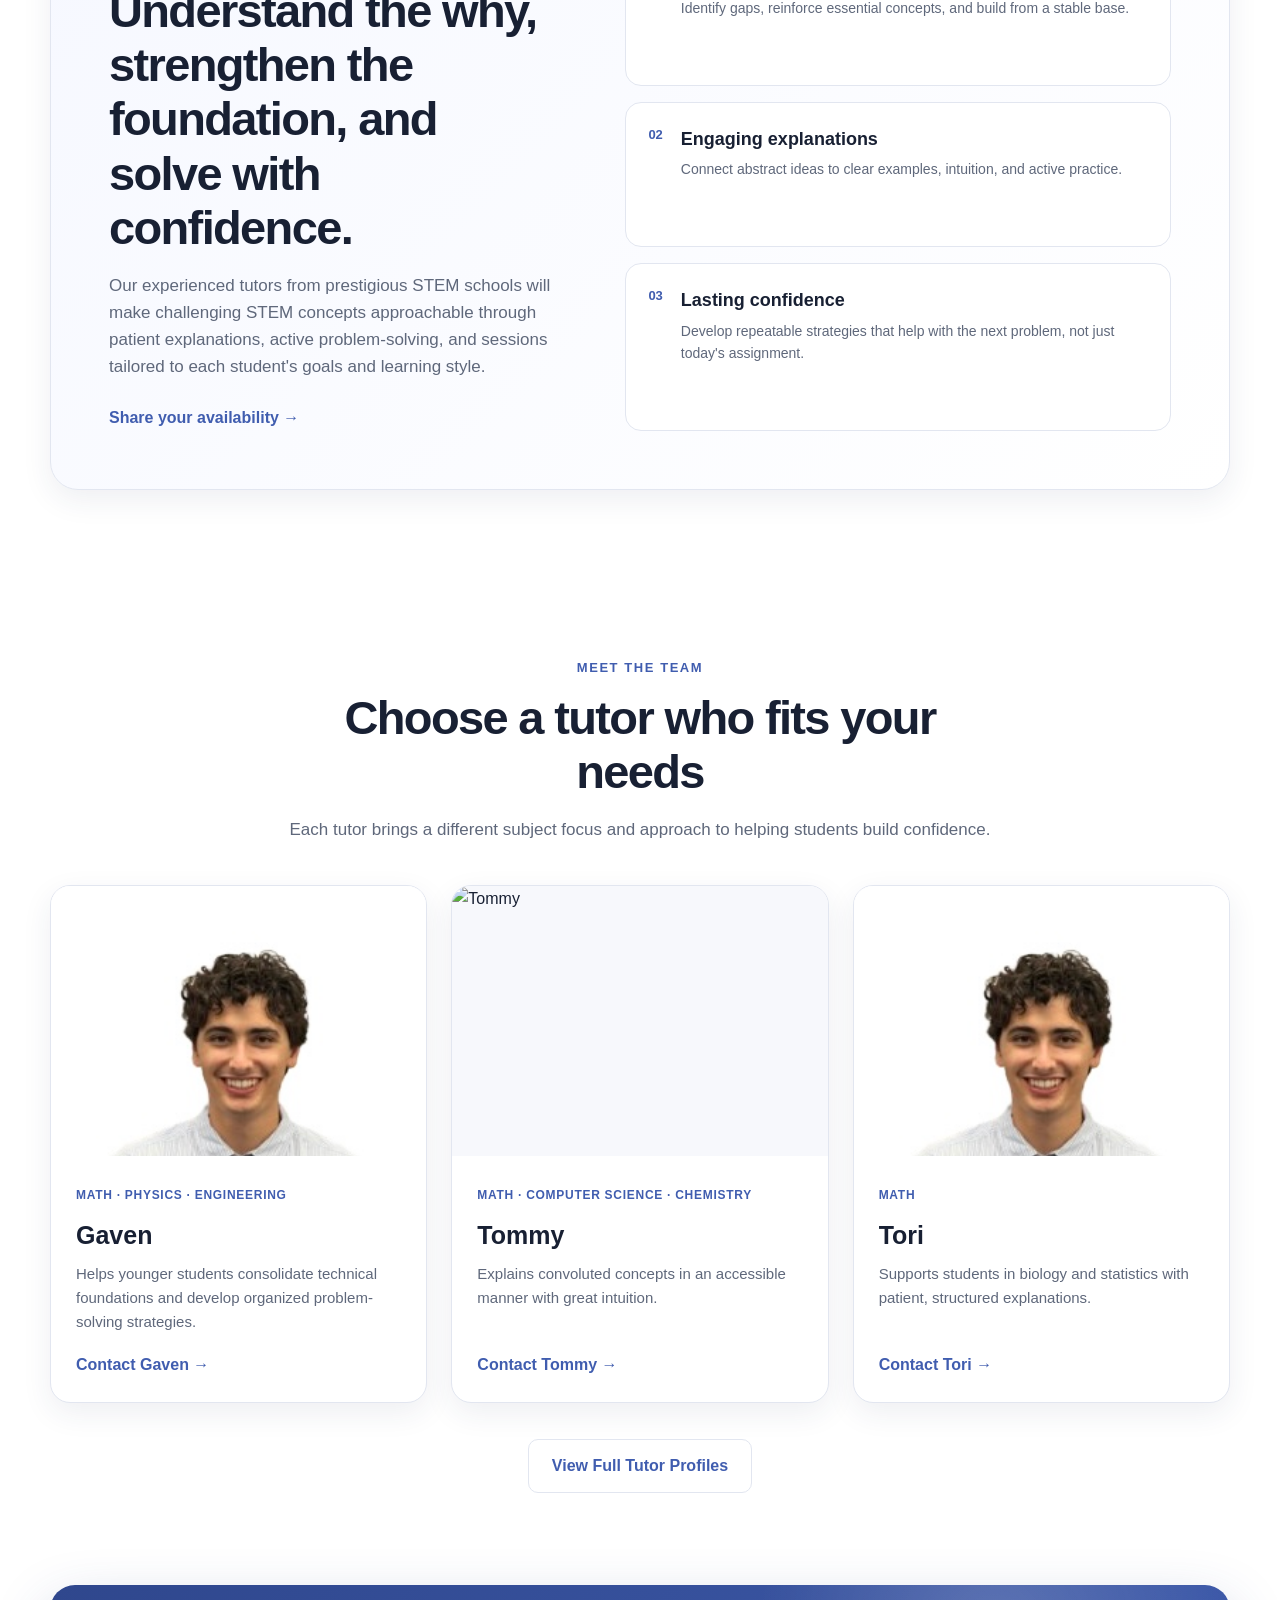
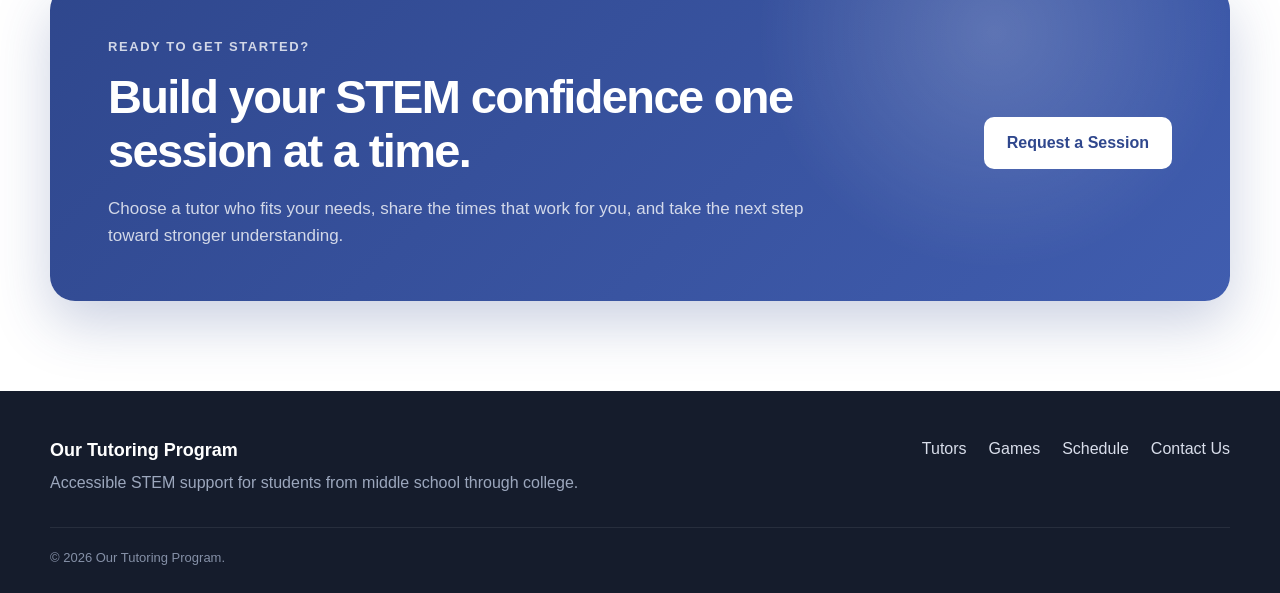
==== commit 21acc61d: "Add playable 24 Game" ====
--- a/index.html
+++ b/index.html
@@ -9,7 +9,7 @@
     >
     <meta
         name="description"
-        content="Personalized tutoring in mathematics, computer science, science, and engineering. Meet our tutors or request a tutoring session."
+        content="Fun, accessible STEM tutoring for students from middle school through college. Build strong foundations and confidence through personalized support in English, Mandarin Chinese, and Spanish."
     >
 
     <title>Our Tutoring Program</title>
@@ -39,7 +39,7 @@
 
                 <span class="brand-text">
                     <strong>Our Tutoring</strong>
-                    <span>Personalized academic support</span>
+                    <span>Accessible, confidence-building STEM support</span>
                 </span>
             </a>
 
@@ -64,6 +64,7 @@
                 <a href="#home">Home</a>
                 <a href="#subjects">Subjects</a>
                 <a href="#tutors">Tutors</a>
+                <a href="games/games.html">Games</a>
                 <a href="scheduling/schedule.html">Schedule</a>
 
                 <div
@@ -123,18 +124,26 @@
 
                 <div class="hero-copy">
                     <p class="eyebrow">
-                        Learn with confidence
+                        Accessible STEM tutoring
                     </p>
 
                     <h1>
-                        Personalized tutoring that makes difficult subjects
-                        <span>feel manageable.</span>
+                        Build strong STEM foundations and 
+                        <span>intuition.</span>
                     </h1>
 
                     <p class="hero-description">
-                        Build stronger foundations in mathematics, computer
-                        science, science, and engineering with tutors who adapt
-                        each session to your goals.
+                        Our mission is to make STEM engaging, approachable, and
+                        empowering. Through personalized tutoring, we help each
+                        student understand difficult concepts, strengthen core
+                        skills, and become a more confident, independent
+                        problem-solver.
+                    </p>
+
+                    <p class="hero-description">
+                        We support students from middle school through college,
+                        with tutoring available in English, Mandarin Chinese,
+                        and Spanish.
                     </p>
 
                     <div class="hero-actions">
@@ -153,49 +162,90 @@
                         </a>
                     </div>
 
-                    <div class="hero-benefits" aria-label="Program benefits">
+                    <div
+                        class="hero-benefits"
+                        aria-label="Program highlights"
+                    >
+                        <span>✓ Middle school through college</span>
+                        <span>✓ English, Mandarin Chinese, and Spanish</span>
                         <span>✓ One-on-one support</span>
-                        <span>✓ Flexible scheduling</span>
-                        <span>✓ Multiple subjects</span>
-                    </div>
-                </div>
-
-                <div class="hero-visual" aria-label="Tutoring program highlights">
+                        <span>✓ Flexible online scheduling</span>
+                        <span>
+                            ✓ Math, natural sciences, computer science, and engineering
+                        </span>
+                    </div>
+                </div>
+
+                <div
+                    class="hero-visual"
+                    aria-label="Tutoring program highlights"
+                >
                     <div class="visual-card main-visual-card">
-                        <p class="visual-label">Your next session</p>
+                        <p class="visual-label">
+                            Our approach
+                        </p>
 
                         <div class="session-row">
-                            <div class="session-icon" aria-hidden="true">∫</div>
+                            <div
+                                class="session-icon"
+                                aria-hidden="true"
+                            >
+                                ∫
+                            </div>
 
                             <div>
-                                <strong>Focused academic support</strong>
-                                <span>Built around your questions</span>
+                                <strong>
+                                    Strong foundations first
+                                </strong>
+
+                                <span>
+                                    Clear explanations that build confidence
+                                </span>
                             </div>
                         </div>
 
                         <div class="progress-label">
-                            <span>Concept confidence</span>
+                            <span>STEM confidence</span>
                             <strong>Growing</strong>
                         </div>
 
-                        <div class="progress-track" aria-hidden="true">
+                        <div
+                            class="progress-track"
+                            aria-hidden="true"
+                        >
                             <div class="progress-fill"></div>
                         </div>
                     </div>
 
-                    <div class="visual-card floating-card floating-card-top">
-                        <span class="floating-icon" aria-hidden="true">⌁</span>
+                    <div
+                        class="visual-card floating-card floating-card-top"
+                    >
+                        <span
+                            class="floating-icon"
+                            aria-hidden="true"
+                        >
+                            ⌁
+                        </span>
+
                         <div>
-                            <strong>Flexible</strong>
-                            <span>Share availability</span>
+                            <strong>Accessible</strong>
+                            <span>Learn at your pace</span>
                         </div>
                     </div>
 
-                    <div class="visual-card floating-card floating-card-bottom">
-                        <span class="floating-icon" aria-hidden="true">★</span>
+                    <div
+                        class="visual-card floating-card floating-card-bottom"
+                    >
+                        <span
+                            class="floating-icon"
+                            aria-hidden="true"
+                        >
+                            ★
+                        </span>
+
                         <div>
-                            <strong>Personalized</strong>
-                            <span>Learn your way</span>
+                            <strong>Multilingual</strong>
+                            <span>English · Mandarin · Spanish</span>
                         </div>
                     </div>
                 </div>
@@ -208,37 +258,74 @@
             class="section subjects-section"
         >
             <div class="section-heading">
-                <p class="eyebrow">Subjects we support</p>
-                <h2>Help across technical coursework</h2>
-                <p>
-                    Choose the tutor whose experience best matches the subject
-                    or type of problem you are working through.
+                <p class="eyebrow">
+                    Subjects we support
                 </p>
+
             </div>
 
             <div class="subject-grid">
                 <article class="subject-card">
-                    <div class="subject-icon" aria-hidden="true">π</div>
+                    <div
+                        class="subject-icon"
+                        aria-hidden="true"
+                    >
+                        π
+                    </div>
+
                     <h3>Mathematics</h3>
-                    <p>Calculus, statistics, discrete mathematics, and problem solving.</p>
+
+                    <p>
+                        Calculus, statistics, discrete mathematics, and problem
+                        solving.
+                    </p>
                 </article>
 
                 <article class="subject-card">
-                    <div class="subject-icon" aria-hidden="true">&lt;/&gt;</div>
+                    <div
+                        class="subject-icon"
+                        aria-hidden="true"
+                    >
+                        💻
+                    </div>
+
                     <h3>Computer Science</h3>
-                    <p>Programming fundamentals, computational thinking, and debugging.</p>
+
+                    <p>
+                        Programming fundamentals, computational thinking, and
+                        debugging.
+                    </p>
                 </article>
 
                 <article class="subject-card">
-                    <div class="subject-icon" aria-hidden="true">⚛</div>
-                    <h3>Science</h3>
-                    <p>Physics, chemistry, biology, and quantitative reasoning.</p>
+                    <div
+                        class="subject-icon"
+                        aria-hidden="true"
+                    >
+                        🔬
+                    </div>
+
+                    <h3>Natural Sciences</h3>
+
+                    <p>
+                        Physics, chemistry, biology, and quantitative reasoning.
+                    </p>
                 </article>
 
                 <article class="subject-card">
-                    <div class="subject-icon" aria-hidden="true">⚙</div>
+                    <div
+                        class="subject-icon"
+                        aria-hidden="true"
+                    >
+                        🛠️
+                    </div>
+
                     <h3>Engineering</h3>
-                    <p>Core engineering concepts, mechanics, and technical coursework.</p>
+
+                    <p>
+                        Core engineering concepts, mechanics, and technical
+                        coursework.
+                    </p>
                 </article>
             </div>
         </section>
@@ -246,11 +333,20 @@
         <section class="section benefits-section">
             <div class="benefits-panel">
                 <div class="benefits-copy">
-                    <p class="eyebrow">Why students choose us</p>
-                    <h2>More than answers—build the skill to solve the next problem.</h2>
-                    <p>
-                        Sessions focus on understanding the reasoning behind each
-                        step, identifying gaps, and building a repeatable approach.
+                    <p class="eyebrow">
+                        How we support growth
+                    </p>
+
+                    <h2>
+                        Understand the why, strengthen the foundation, and solve
+                        with confidence.
+                    </h2>
+
+                    <p>
+                        Our experienced tutors from prestigious STEM schools will make challenging STEM concepts approachable through
+                        patient explanations, active problem-solving, and
+                        sessions tailored to each student's goals and learning
+                        style.
                     </p>
 
                     <a
@@ -263,26 +359,53 @@
 
                 <div class="benefit-list">
                     <article>
-                        <span aria-hidden="true">01</span>
+                        <span aria-hidden="true">
+                            01
+                        </span>
+
                         <div>
-                            <h3>Targeted preparation</h3>
-                            <p>Share your topic when submitting so your tutor can prepare.</p>
+                            <h3>
+                                Strong foundations
+                            </h3>
+
+                            <p>
+                                Identify gaps, reinforce essential concepts, and
+                                build from a stable base.
+                            </p>
                         </div>
                     </article>
 
                     <article>
-                        <span aria-hidden="true">02</span>
+                        <span aria-hidden="true">
+                            02
+                        </span>
+
                         <div>
-                            <h3>Clear explanations</h3>
-                            <p>Break challenging material into understandable steps.</p>
+                            <h3>
+                                Engaging explanations
+                            </h3>
+
+                            <p>
+                                Connect abstract ideas to clear examples,
+                                intuition, and active practice.
+                            </p>
                         </div>
                     </article>
 
                     <article>
-                        <span aria-hidden="true">03</span>
+                        <span aria-hidden="true">
+                            03
+                        </span>
+
                         <div>
-                            <h3>Convenient scheduling</h3>
-                            <p>Choose a tutor and share all the times that work for you.</p>
+                            <h3>
+                                Lasting confidence
+                            </h3>
+
+                            <p>
+                                Develop repeatable strategies that help with the
+                                next problem, not just today's assignment.
+                            </p>
                         </div>
                     </article>
                 </div>
@@ -294,8 +417,14 @@
             class="section tutors-section"
         >
             <div class="section-heading">
-                <p class="eyebrow">Meet the team</p>
-                <h2>Choose a tutor who fits your needs</h2>
+                <p class="eyebrow">
+                    Meet the team
+                </p>
+
+                <h2>
+                    Choose a tutor who fits your needs
+                </h2>
+
                 <p>
                     Each tutor brings a different subject focus and approach to
                     helping students build confidence.
@@ -310,13 +439,20 @@
                     >
 
                     <div class="tutor-card-content">
-                        <span class="tutor-subject">Math · Physics · Chemistry</span>
+                        <span class="tutor-subject">
+                            Math · Physics · Engineering
+                        </span>
+
                         <h3>Gaven</h3>
+
                         <p>
-                            Helps students strengthen technical foundations and
+                            Helps younger students consolidate technical foundations and
                             develop organized problem-solving strategies.
                         </p>
-                        <a href="mailto:gjesse@g.hmc.edu">Contact Gaven →</a>
+
+                        <a href="mailto:gjesse@g.hmc.edu">
+                            Contact Gaven →
+                        </a>
                     </div>
                 </article>
 
@@ -327,13 +463,19 @@
                     >
 
                     <div class="tutor-card-content">
-                        <span class="tutor-subject">Programming · Discrete Math</span>
+                        <span class="tutor-subject">
+                            Math · Computer Science · Chemistry
+                        </span>
+
                         <h3>Tommy</h3>
+
                         <p>
-                            Makes programming concepts approachable and brings
-                            excellent Snoopy-shirt energy to every session.
+                            Explains convoluted concepts in an accessible manner with great intuition.
                         </p>
-                        <a href="mailto:mingbei.liu@gmail.com">Contact Tommy →</a>
+
+                        <a href="mailto:mingbei.liu@gmail.com">
+                            Contact Tommy →
+                        </a>
                     </div>
                 </article>
 
@@ -344,13 +486,20 @@
                     >
 
                     <div class="tutor-card-content">
-                        <span class="tutor-subject">Biology · Statistics</span>
+                        <span class="tutor-subject">
+                            Math
+                        </span>
+
                         <h3>Tori</h3>
+
                         <p>
                             Supports students in biology and statistics with
                             patient, structured explanations.
                         </p>
-                        <a href="mailto:torijesse@gmail.com">Contact Tori →</a>
+
+                        <a href="mailto:torijesse@gmail.com">
+                            Contact Tori →
+                        </a>
                     </div>
                 </article>
             </div>
@@ -368,11 +517,18 @@
         <section class="final-cta-section">
             <div class="final-cta-card">
                 <div>
-                    <p class="eyebrow">Ready to get started?</p>
-                    <h2>Turn your next difficult assignment into a plan.</h2>
-                    <p>
-                        Select a tutor, share the times that work for you, and tell us
-                        what you would like to work on.
+                    <p class="eyebrow">
+                        Ready to get started?
+                    </p>
+
+                    <h2>
+                        Build your STEM confidence one session at a time.
+                    </h2>
+
+                    <p>
+                        Choose a tutor who fits your needs, share the times that
+                        work for you, and take the next step toward stronger
+                        understanding.
                     </p>
                 </div>
 
@@ -390,14 +546,32 @@
     <footer class="site-footer">
         <div class="footer-container">
             <div>
-                <strong>Our Tutoring Program</strong>
-                <p>Personalized support in technical subjects.</p>
+                <strong>
+                    Our Tutoring Program
+                </strong>
+
+                <p>
+                    Accessible STEM support for students from middle school
+                    through college.
+                </p>
             </div>
 
             <div class="footer-links">
-                <a href="contact_us/contact_us.html">Tutors</a>
-                <a href="scheduling/schedule.html">Schedule</a>
-                <a href="mailto:mingbei.liu@gmail.com">Contact Us</a>
+                <a href="contact_us/contact_us.html">
+                    Tutors
+                </a>
+
+                <a href="games/games.html">
+                    Games
+                </a>
+
+                <a href="scheduling/schedule.html">
+                    Schedule
+                </a>
+
+                <a href="mailto:mingbei.liu@gmail.com">
+                    Contact Us
+                </a>
             </div>
         </div>
 
@@ -423,26 +597,47 @@
                     ×
                 </button>
 
-                <p class="eyebrow">Student account</p>
-                <h2>Keep your tutoring experience organized.</h2>
+                <p class="eyebrow">
+                    Student account
+                </p>
+
+                <h2>
+                    Keep your tutoring experience organized.
+                </h2>
+
                 <p>
                     Create a local account for this prototype and return to the
                     site with your name already recognized.
                 </p>
 
                 <div class="auth-feature">
-                    <span aria-hidden="true">✓</span>
-                    <p>Quick access to scheduling</p>
+                    <span aria-hidden="true">
+                        ✓
+                    </span>
+
+                    <p>
+                        Quick access to scheduling
+                    </p>
                 </div>
 
                 <div class="auth-feature">
-                    <span aria-hidden="true">✓</span>
-                    <p>Personalized welcome message</p>
+                    <span aria-hidden="true">
+                        ✓
+                    </span>
+
+                    <p>
+                        Personalized welcome message
+                    </p>
                 </div>
 
                 <div class="auth-feature">
-                    <span aria-hidden="true">✓</span>
-                    <p>Works locally without a server</p>
+                    <span aria-hidden="true">
+                        ✓
+                    </span>
+
+                    <p>
+                        Works locally without a server
+                    </p>
                 </div>
             </div>
 
@@ -456,7 +651,11 @@
                     ×
                 </button>
 
-                <div class="auth-tabs" role="tablist" aria-label="Account options">
+                <div
+                    class="auth-tabs"
+                    role="tablist"
+                    aria-label="Account options"
+                >
                     <button
                         id="loginTab"
                         class="auth-tab active"
@@ -494,11 +693,22 @@
                     role="tabpanel"
                     aria-labelledby="loginTab"
                 >
-                    <h2 id="authTitle">Welcome back</h2>
-                    <p>Log in to your local tutoring account.</p>
-
-                    <form id="loginForm" novalidate>
-                        <label for="loginEmail">Email address</label>
+                    <h2 id="authTitle">
+                        Welcome back
+                    </h2>
+
+                    <p>
+                        Log in to your local tutoring account.
+                    </p>
+
+                    <form
+                        id="loginForm"
+                        novalidate
+                    >
+                        <label for="loginEmail">
+                            Email address
+                        </label>
+
                         <input
                             id="loginEmail"
                             name="email"
@@ -507,7 +717,10 @@
                             required
                         >
 
-                        <label for="loginPassword">Password</label>
+                        <label for="loginPassword">
+                            Password
+                        </label>
+
                         <input
                             id="loginPassword"
                             name="password"
@@ -517,7 +730,10 @@
                             required
                         >
 
-                        <button class="auth-submit-button" type="submit">
+                        <button
+                            class="auth-submit-button"
+                            type="submit"
+                        >
                             Log In
                         </button>
                     </form>
@@ -530,11 +746,22 @@
                     aria-labelledby="signupTab"
                     hidden
                 >
-                    <h2>Create your account</h2>
-                    <p>Sign up for this browser-local website prototype.</p>
-
-                    <form id="signupForm" novalidate>
-                        <label for="signupName">Full name</label>
+                    <h2>
+                        Create your account
+                    </h2>
+
+                    <p>
+                        Sign up for this browser-local website prototype.
+                    </p>
+
+                    <form
+                        id="signupForm"
+                        novalidate
+                    >
+                        <label for="signupName">
+                            Full name
+                        </label>
+
                         <input
                             id="signupName"
                             name="name"
@@ -544,7 +771,10 @@
                             required
                         >
 
-                        <label for="signupEmail">Email address</label>
+                        <label for="signupEmail">
+                            Email address
+                        </label>
+
                         <input
                             id="signupEmail"
                             name="email"
@@ -553,7 +783,10 @@
                             required
                         >
 
-                        <label for="signupPassword">Password</label>
+                        <label for="signupPassword">
+                            Password
+                        </label>
+
                         <input
                             id="signupPassword"
                             name="password"
@@ -563,7 +796,10 @@
                             required
                         >
 
-                        <label for="signupConfirmPassword">Confirm password</label>
+                        <label for="signupConfirmPassword">
+                            Confirm password
+                        </label>
+
                         <input
                             id="signupConfirmPassword"
                             name="confirmPassword"
@@ -573,7 +809,10 @@
                             required
                         >
 
-                        <button class="auth-submit-button" type="submit">
+                        <button
+                            class="auth-submit-button"
+                            type="submit"
+                        >
                             Create Account
                         </button>
                     </form>
@@ -590,4 +829,4 @@
 
 </body>
 
-</html>
+</html>
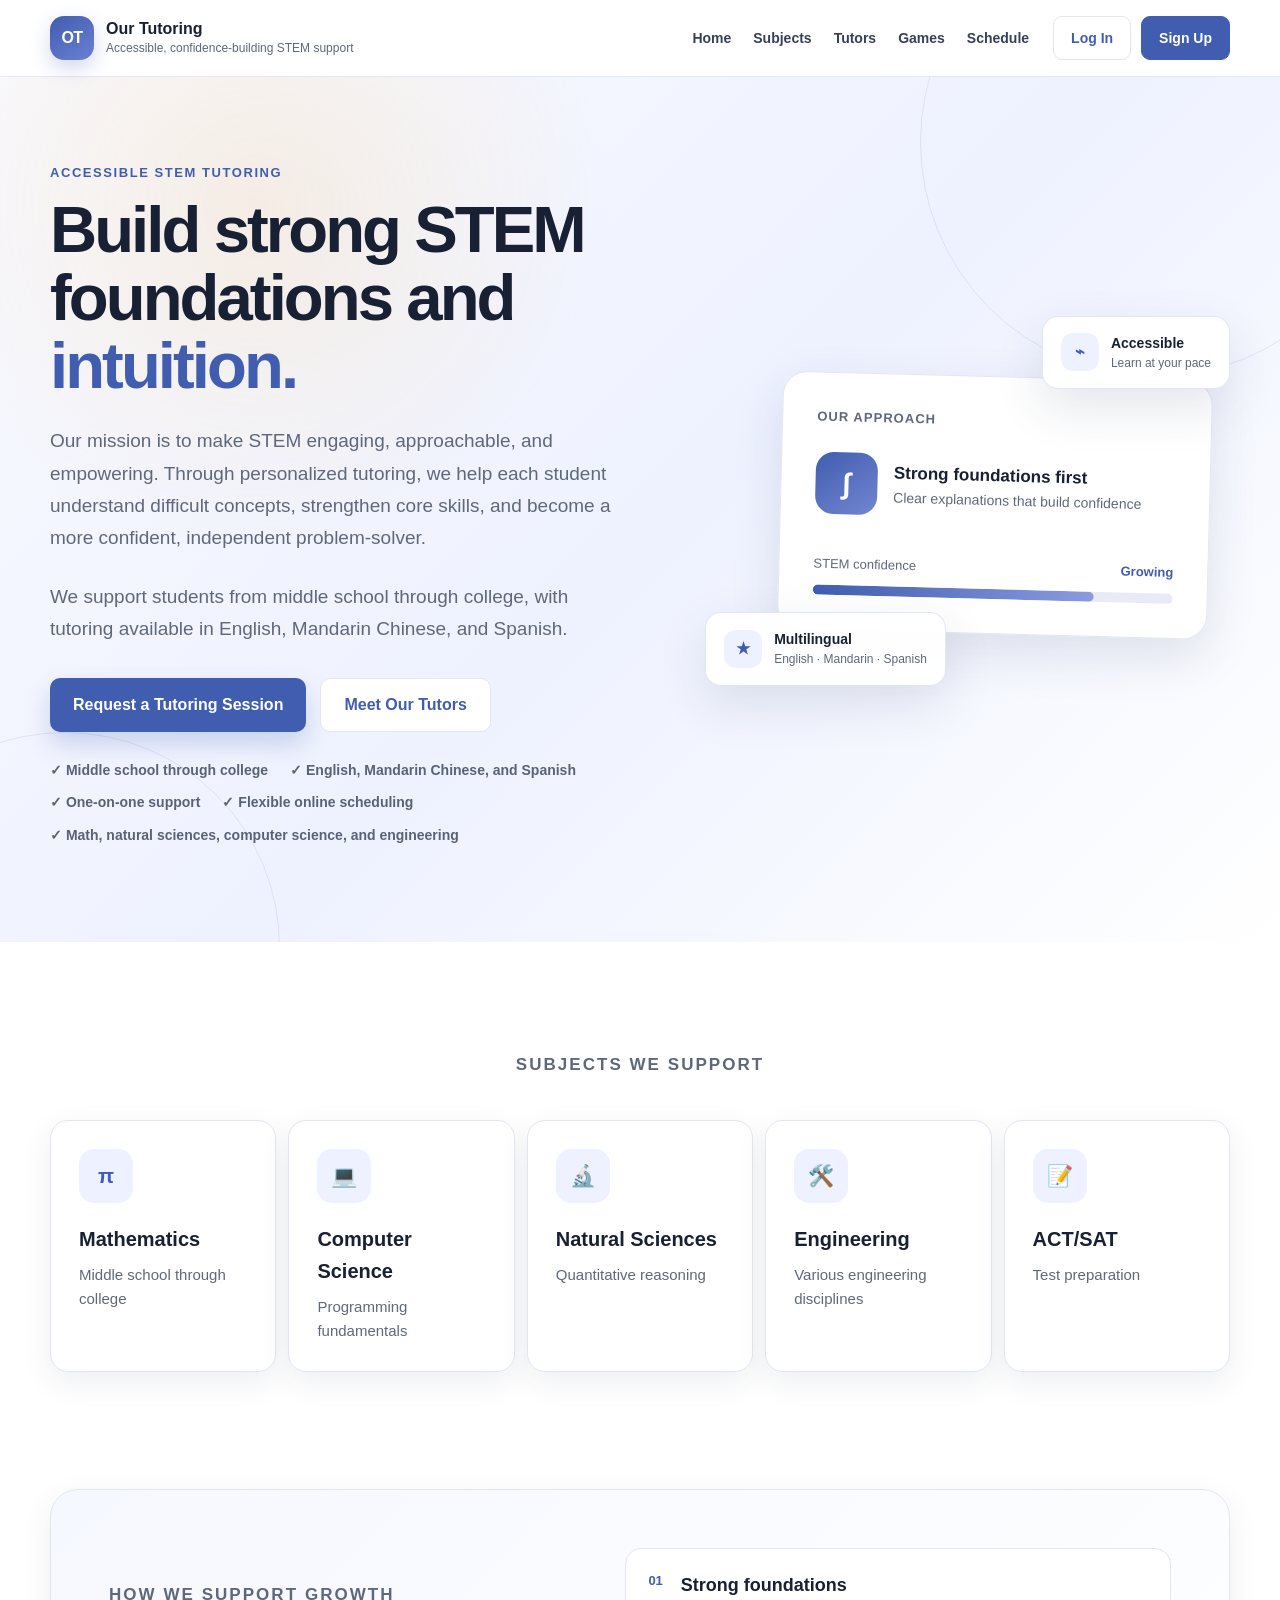
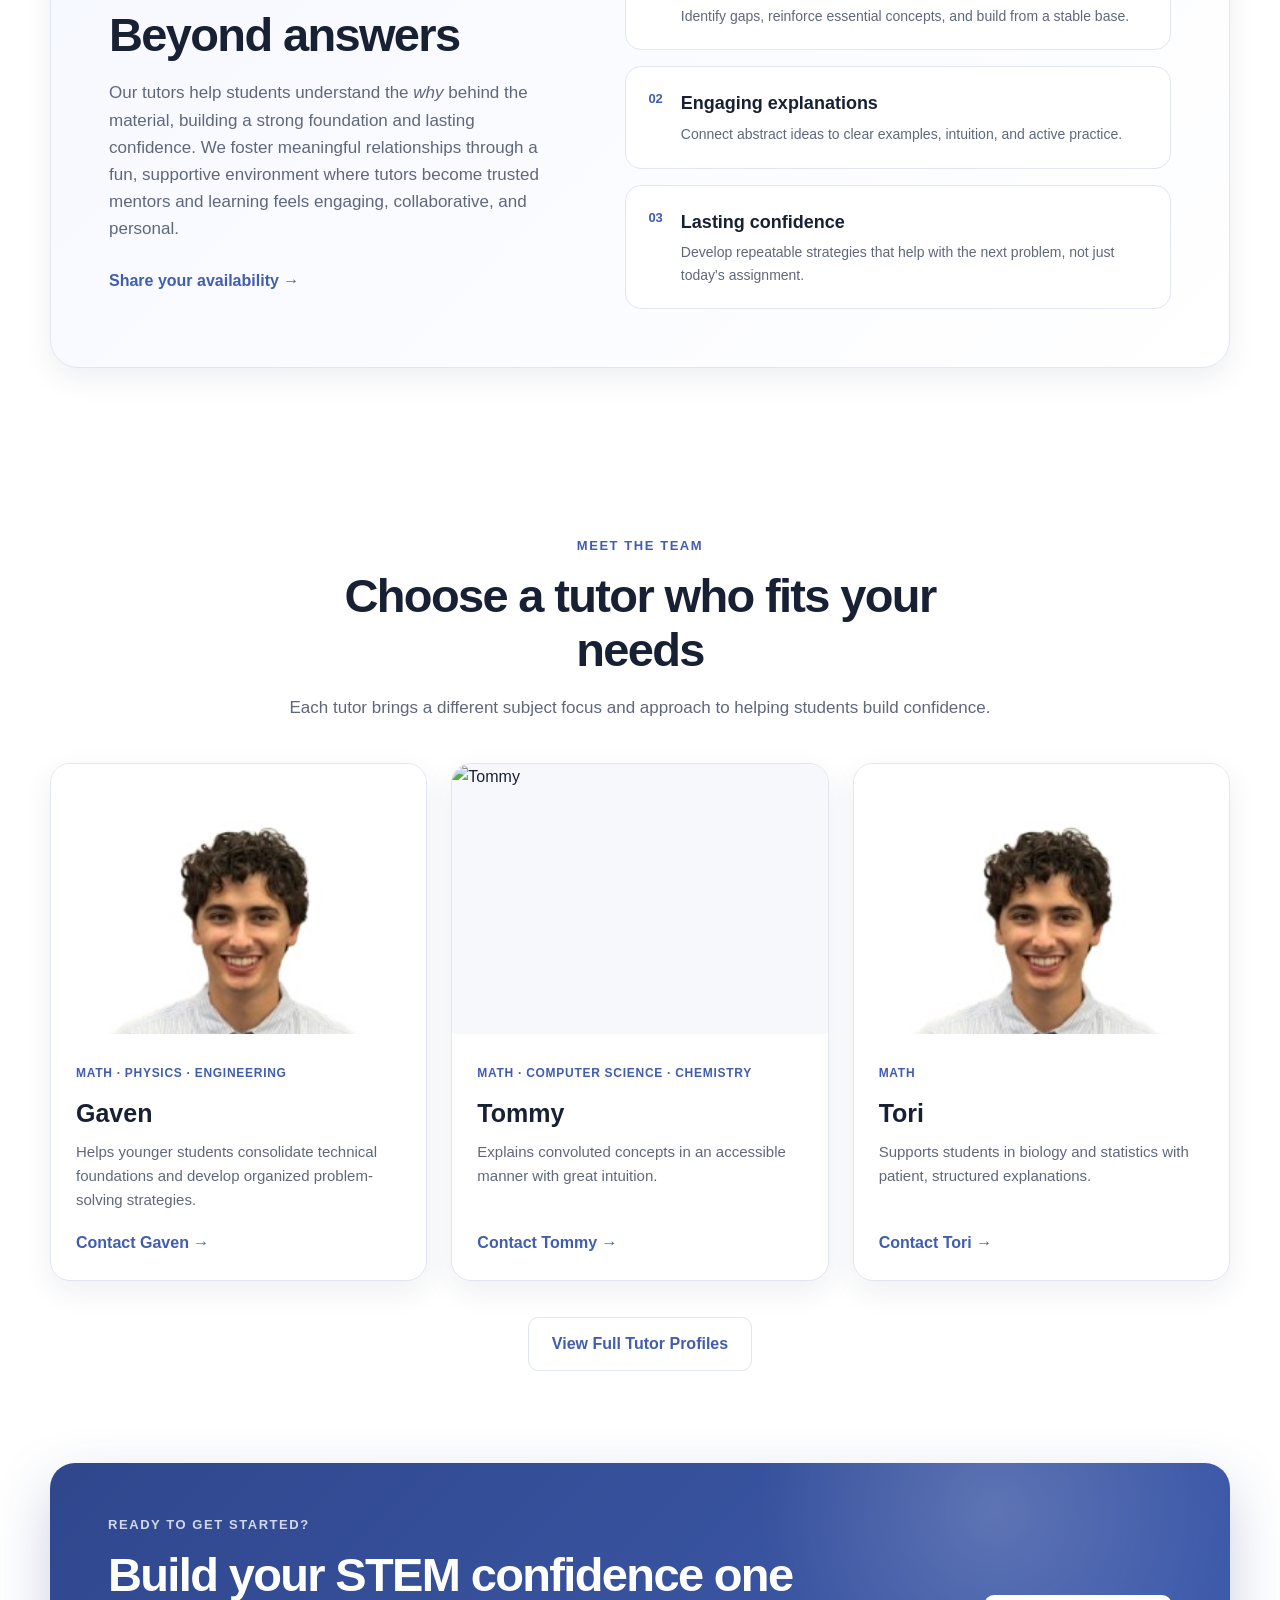
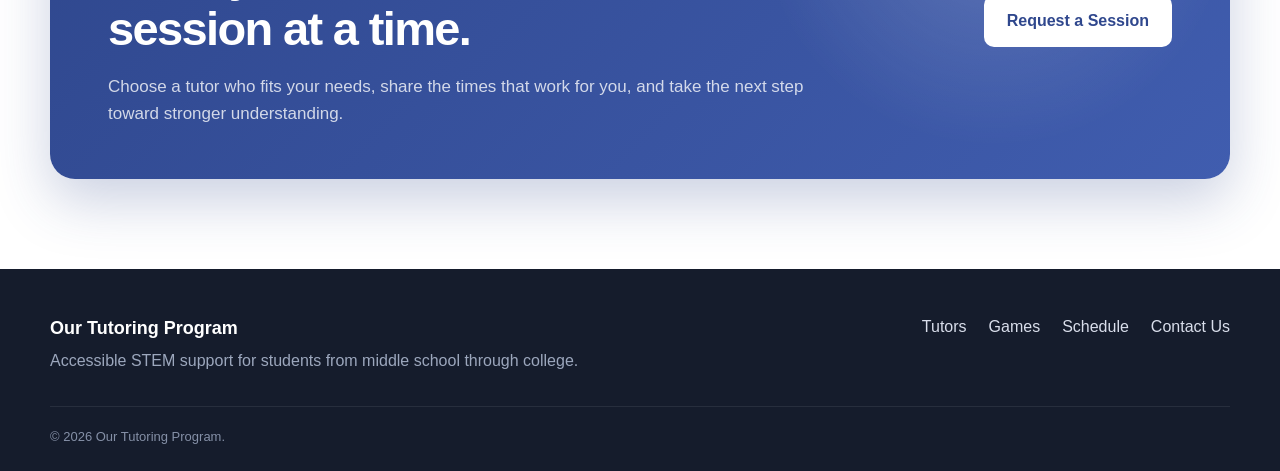
==== commit 9566bc0a: "started to polish the narrative" ====
--- a/index.html
+++ b/index.html
@@ -276,8 +276,7 @@
                     <h3>Mathematics</h3>
 
                     <p>
-                        Calculus, statistics, discrete mathematics, and problem
-                        solving.
+                        Middle school through college
                     </p>
                 </article>
 
@@ -292,8 +291,7 @@
                     <h3>Computer Science</h3>
 
                     <p>
-                        Programming fundamentals, computational thinking, and
-                        debugging.
+                        Programming fundamentals
                     </p>
                 </article>
 
@@ -308,7 +306,7 @@
                     <h3>Natural Sciences</h3>
 
                     <p>
-                        Physics, chemistry, biology, and quantitative reasoning.
+                        Quantitative reasoning
                     </p>
                 </article>
 
@@ -323,8 +321,22 @@
                     <h3>Engineering</h3>
 
                     <p>
-                        Core engineering concepts, mechanics, and technical
-                        coursework.
+                        Various engineering disciplines
+                    </p>
+                </article>
+
+                <article class="subject-card">
+                    <div
+                        class="subject-icon"
+                        aria-hidden="true"
+                    >
+                        📝
+                    </div>
+
+                    <h3>ACT/SAT</h3>
+
+                    <p>
+                        Test preparation
                     </p>
                 </article>
             </div>
@@ -338,15 +350,11 @@
                     </p>
 
                     <h2>
-                        Understand the why, strengthen the foundation, and solve
-                        with confidence.
+                        Beyond answers
                     </h2>
 
                     <p>
-                        Our experienced tutors from prestigious STEM schools will make challenging STEM concepts approachable through
-                        patient explanations, active problem-solving, and
-                        sessions tailored to each student's goals and learning
-                        style.
+                        Our tutors help students understand the <em>why</em> behind the material, building a strong foundation and lasting confidence. We foster meaningful relationships through a fun, supportive environment where tutors become trusted mentors and learning feels engaging, collaborative, and personal.
                     </p>
 
                     <a
--- a/styles.css
+++ b/styles.css
@@ -499,8 +499,8 @@
 
 .subject-grid {
     display: grid;
-    grid-template-columns: repeat(4, minmax(0, 1fr));
-    gap: 18px;
+    grid-template-columns: repeat(5, minmax(0, 1fr));
+    gap: 12px;
 }
 
 .subject-card {
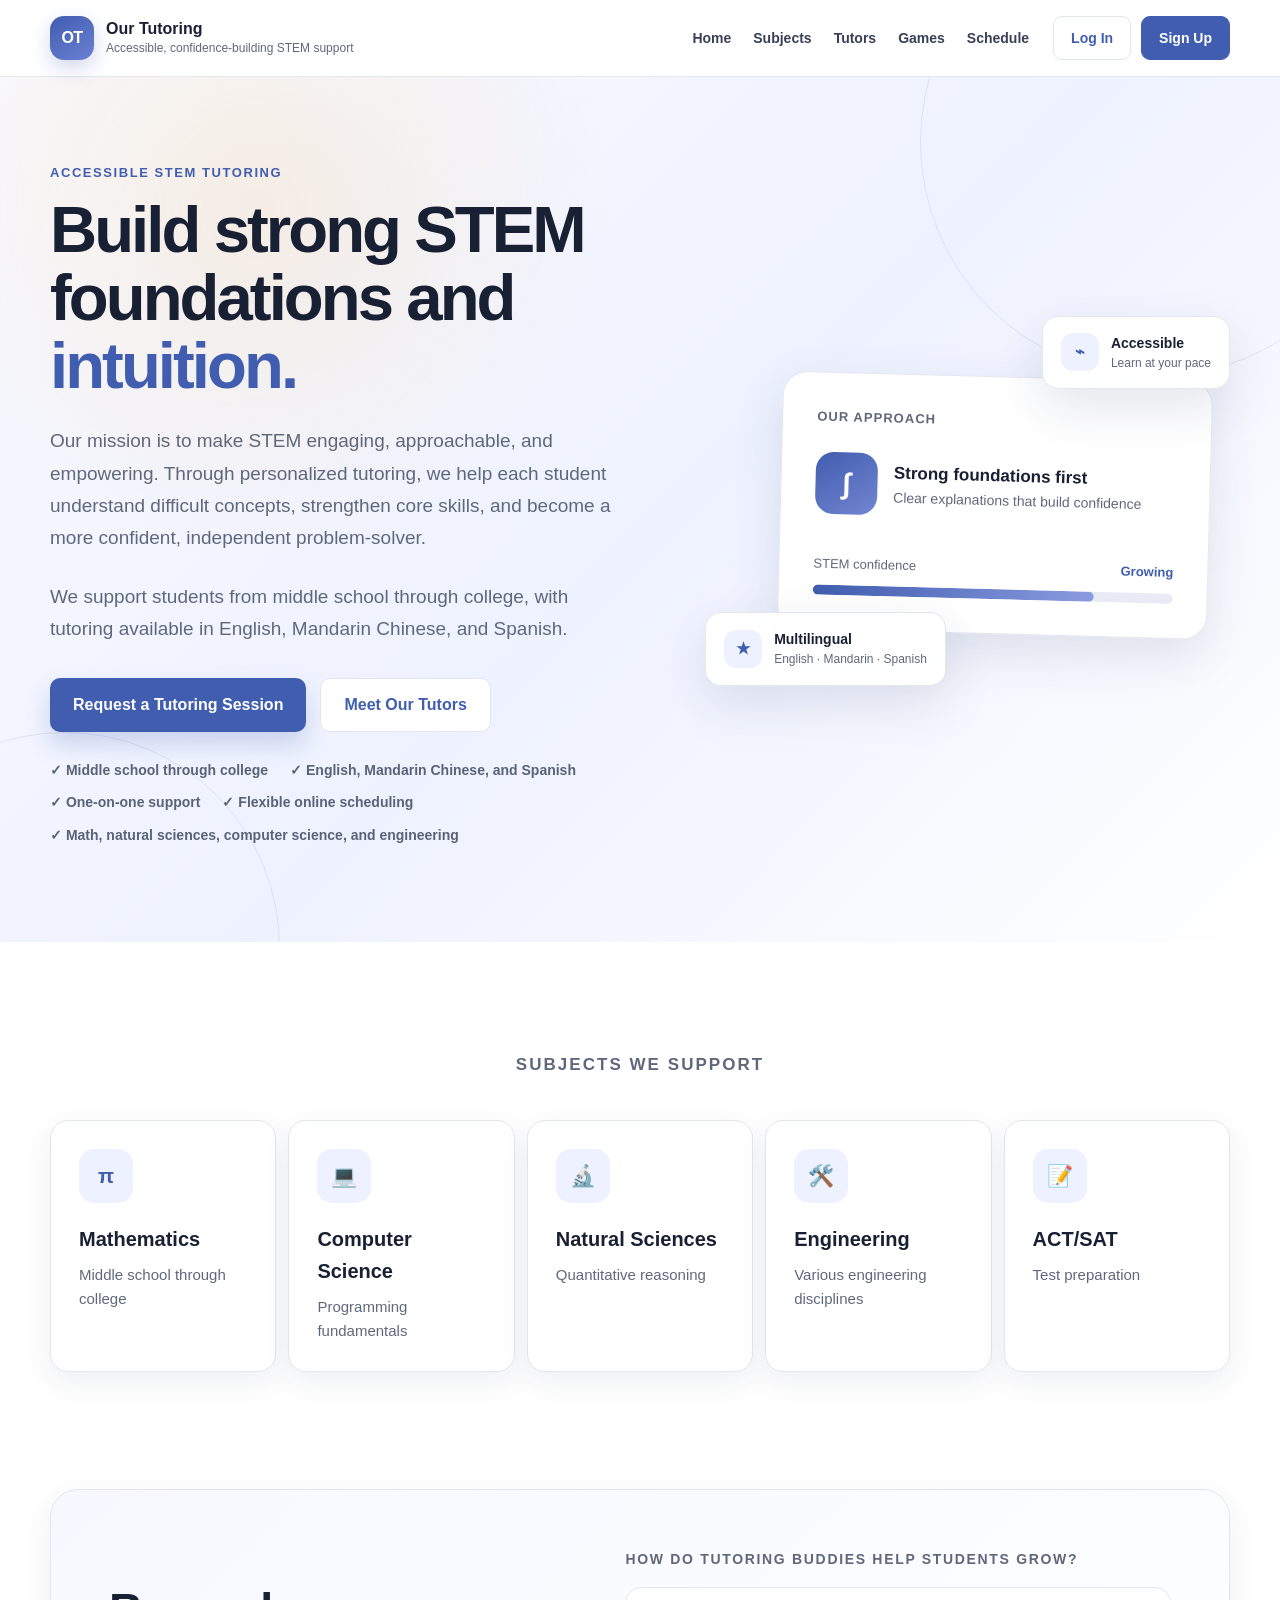
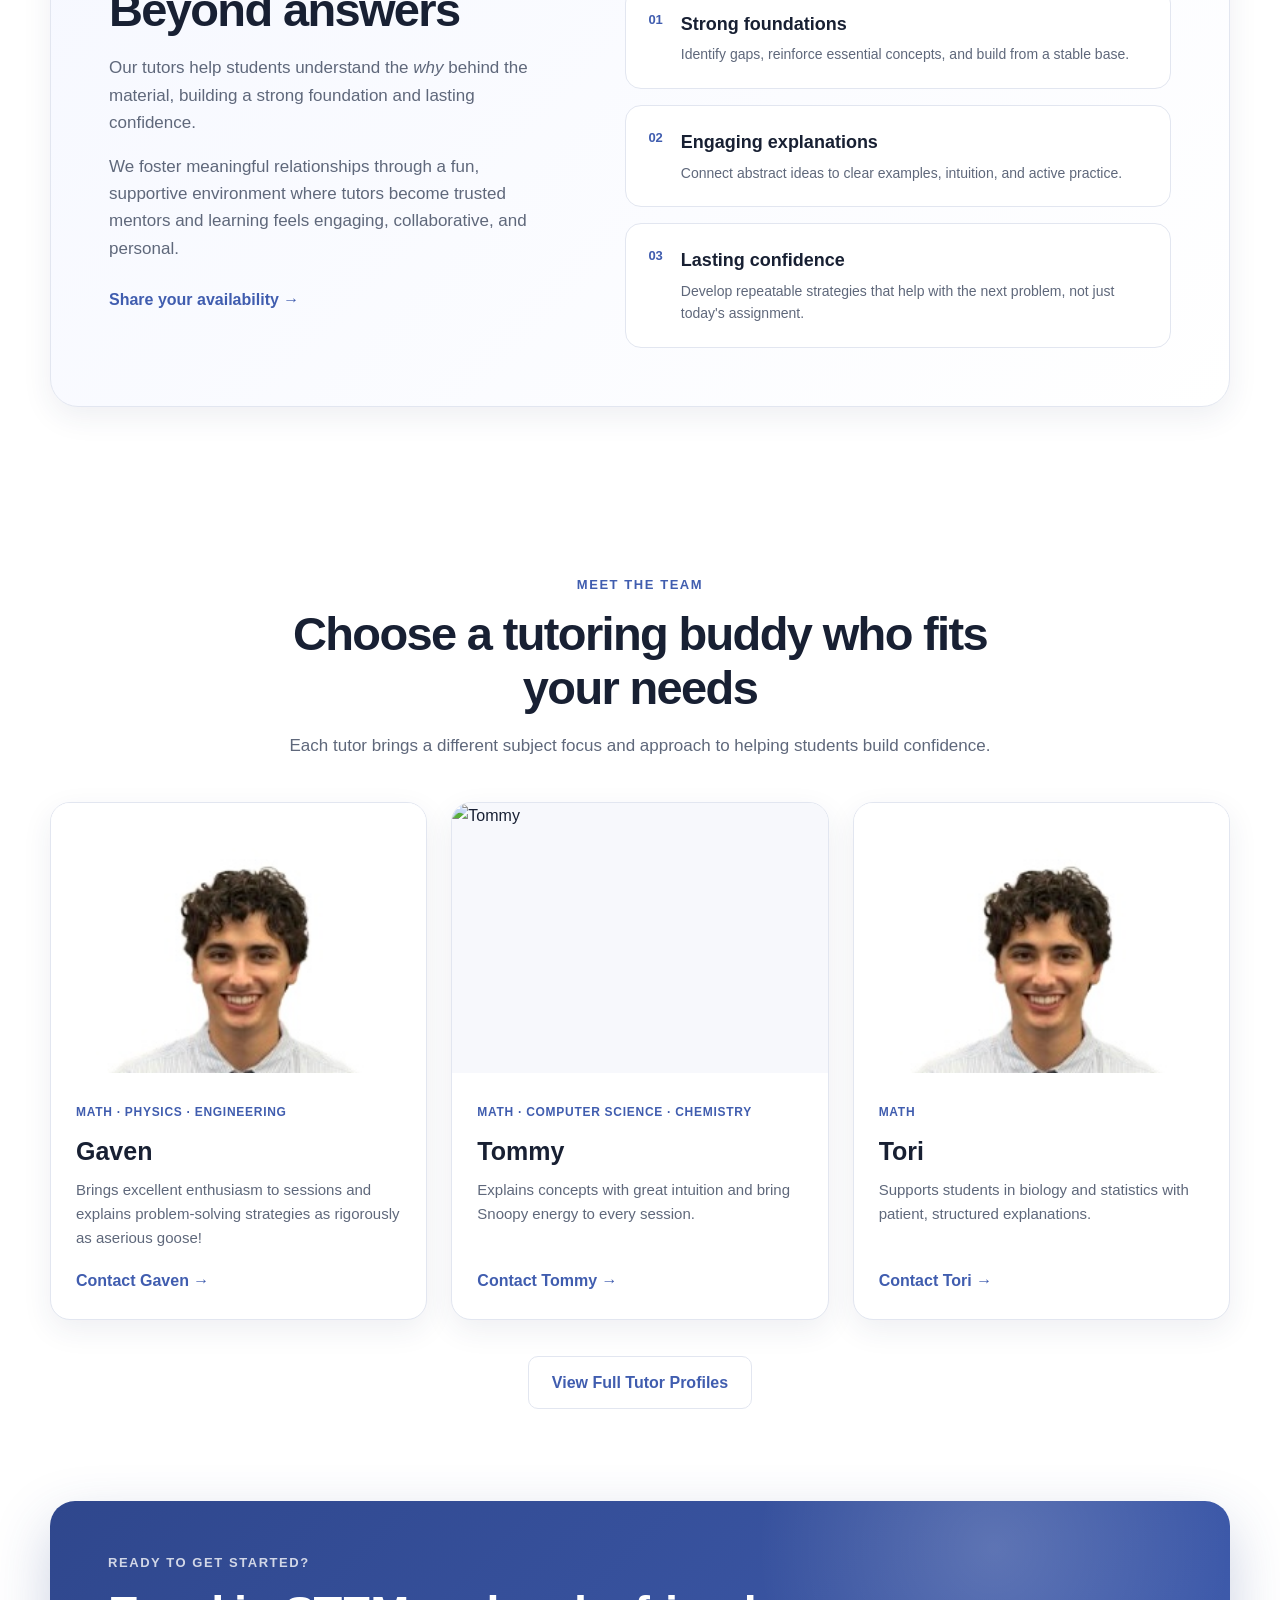
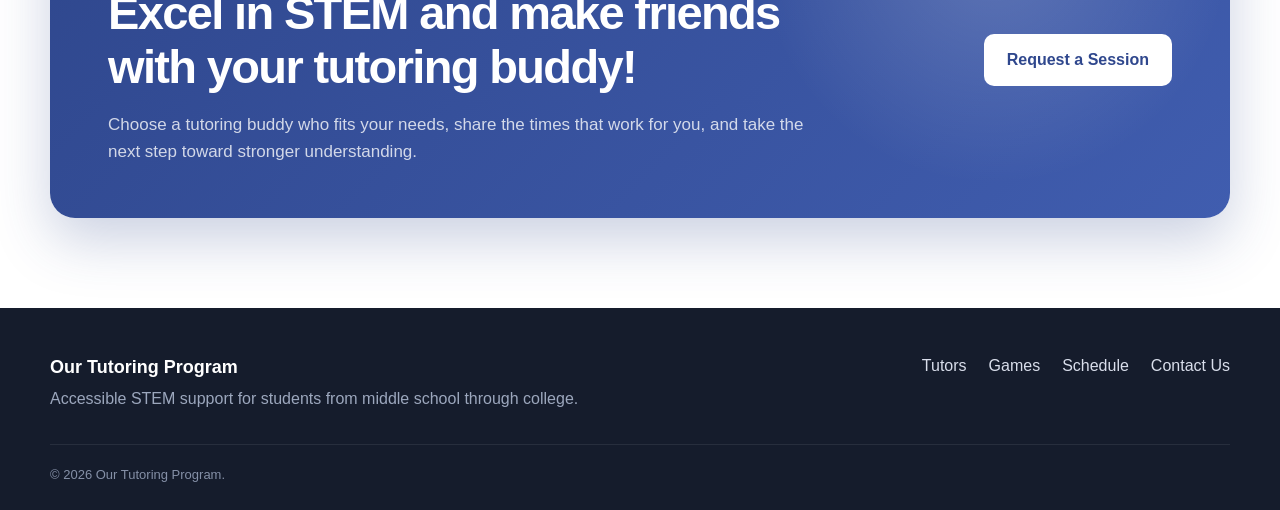
==== commit cd45c32e: "fixed 24 partially" ====
--- a/index.html
+++ b/index.html
@@ -345,16 +345,20 @@
         <section class="section benefits-section">
             <div class="benefits-panel">
                 <div class="benefits-copy">
-                    <p class="eyebrow">
+                    <!-- <p class="eyebrow">
                         How we support growth
-                    </p>
+                    </p> -->
 
                     <h2>
                         Beyond answers
                     </h2>
 
                     <p>
-                        Our tutors help students understand the <em>why</em> behind the material, building a strong foundation and lasting confidence. We foster meaningful relationships through a fun, supportive environment where tutors become trusted mentors and learning feels engaging, collaborative, and personal.
+                        Our tutors help students understand the <em>why</em> behind the material, building a strong foundation and lasting confidence.
+                    </p>
+
+                    <p>
+                        We foster meaningful relationships through a fun, supportive environment where tutors become trusted mentors and learning feels engaging, collaborative, and personal.
                     </p>
 
                     <a
@@ -366,6 +370,11 @@
                 </div>
 
                 <div class="benefit-list">
+                    <p class="eyebrow">
+
+                        How do tutoring buddies help students grow?
+                    </p>
+
                     <article>
                         <span aria-hidden="true">
                             01
@@ -430,7 +439,7 @@
                 </p>
 
                 <h2>
-                    Choose a tutor who fits your needs
+                    Choose a tutoring buddy who fits your needs
                 </h2>
 
                 <p>
@@ -454,8 +463,7 @@
                         <h3>Gaven</h3>
 
                         <p>
-                            Helps younger students consolidate technical foundations and
-                            develop organized problem-solving strategies.
+                            Brings excellent enthusiasm to sessions and explains problem-solving strategies as rigorously as aserious goose!
                         </p>
 
                         <a href="mailto:gjesse@g.hmc.edu">
@@ -478,7 +486,7 @@
                         <h3>Tommy</h3>
 
                         <p>
-                            Explains convoluted concepts in an accessible manner with great intuition.
+                            Explains concepts with great intuition and bring Snoopy energy to every session.
                         </p>
 
                         <a href="mailto:mingbei.liu@gmail.com">
@@ -530,11 +538,11 @@
                     </p>
 
                     <h2>
-                        Build your STEM confidence one session at a time.
+                        Excel in STEM and make friends with your tutoring buddy!
                     </h2>
 
                     <p>
-                        Choose a tutor who fits your needs, share the times that
+                        Choose a tutoring buddy who fits your needs, share the times that
                         work for you, and take the next step toward stronger
                         understanding.
                     </p>
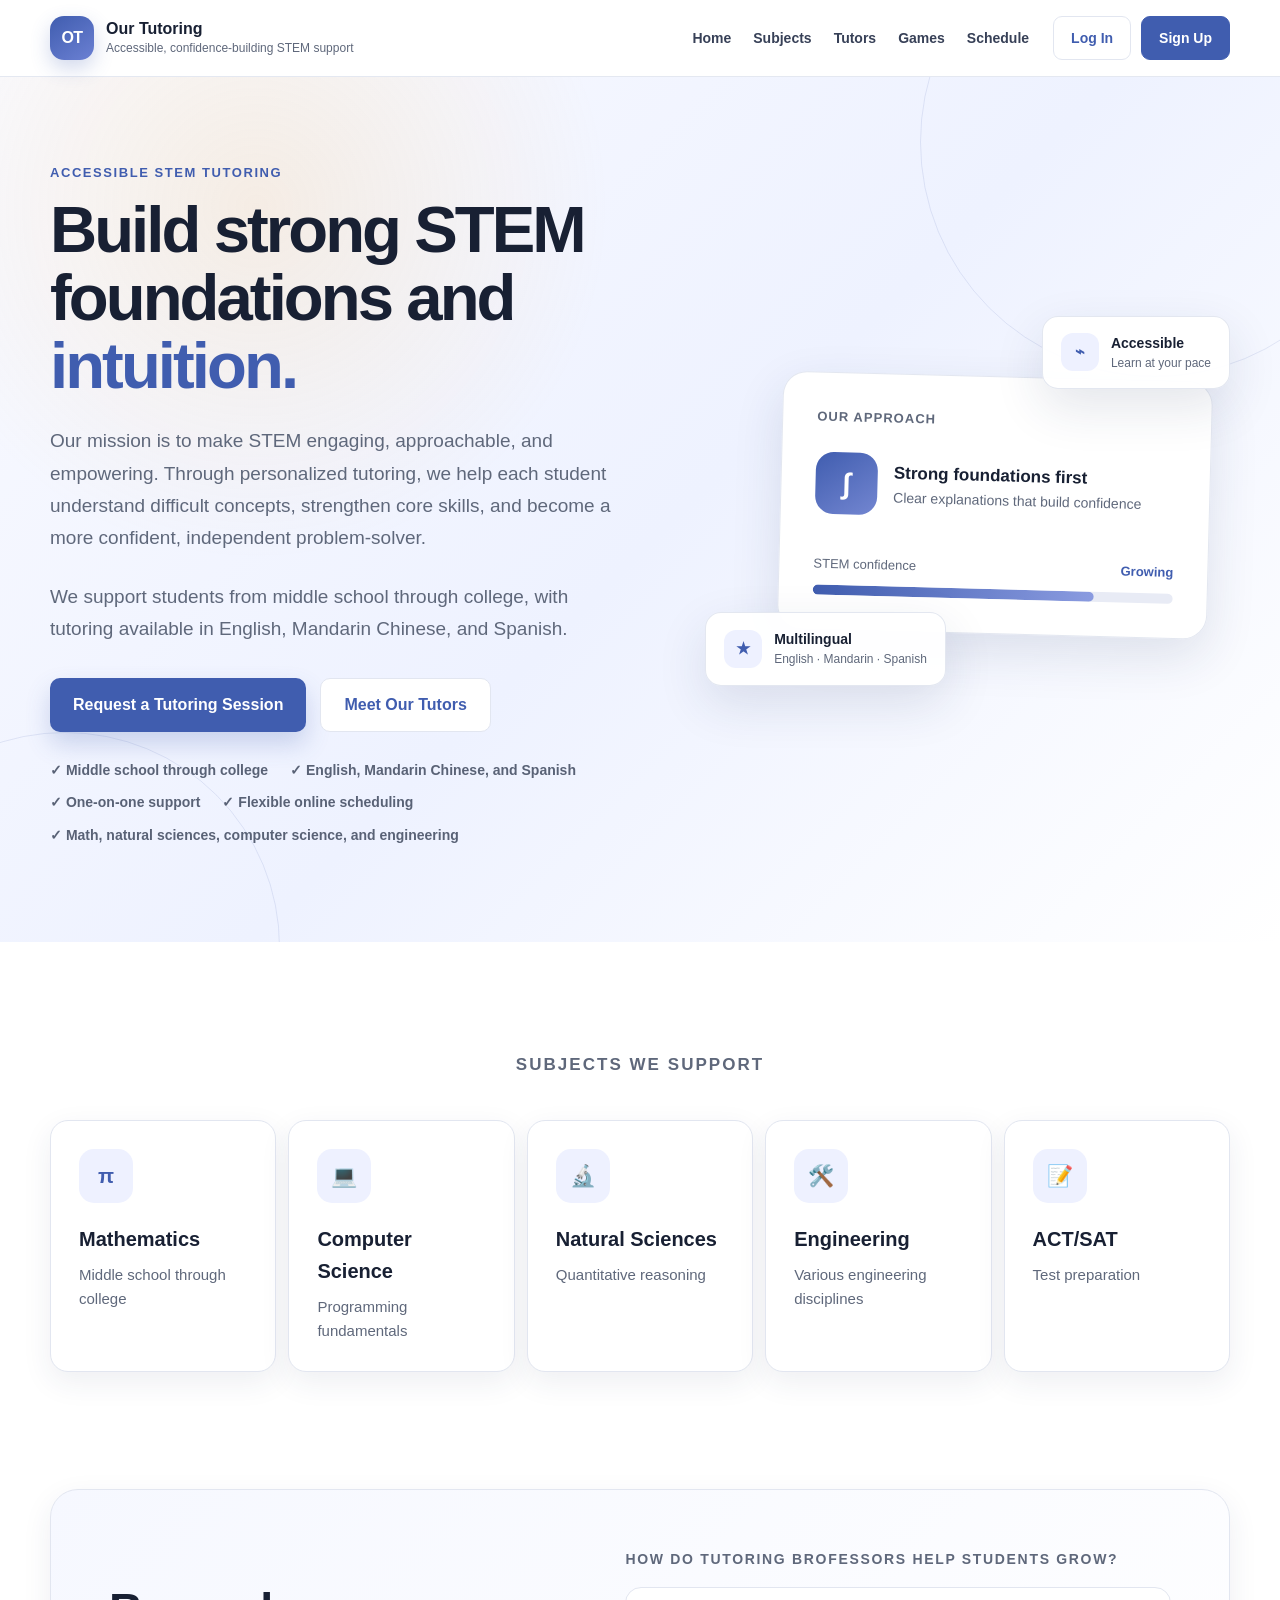
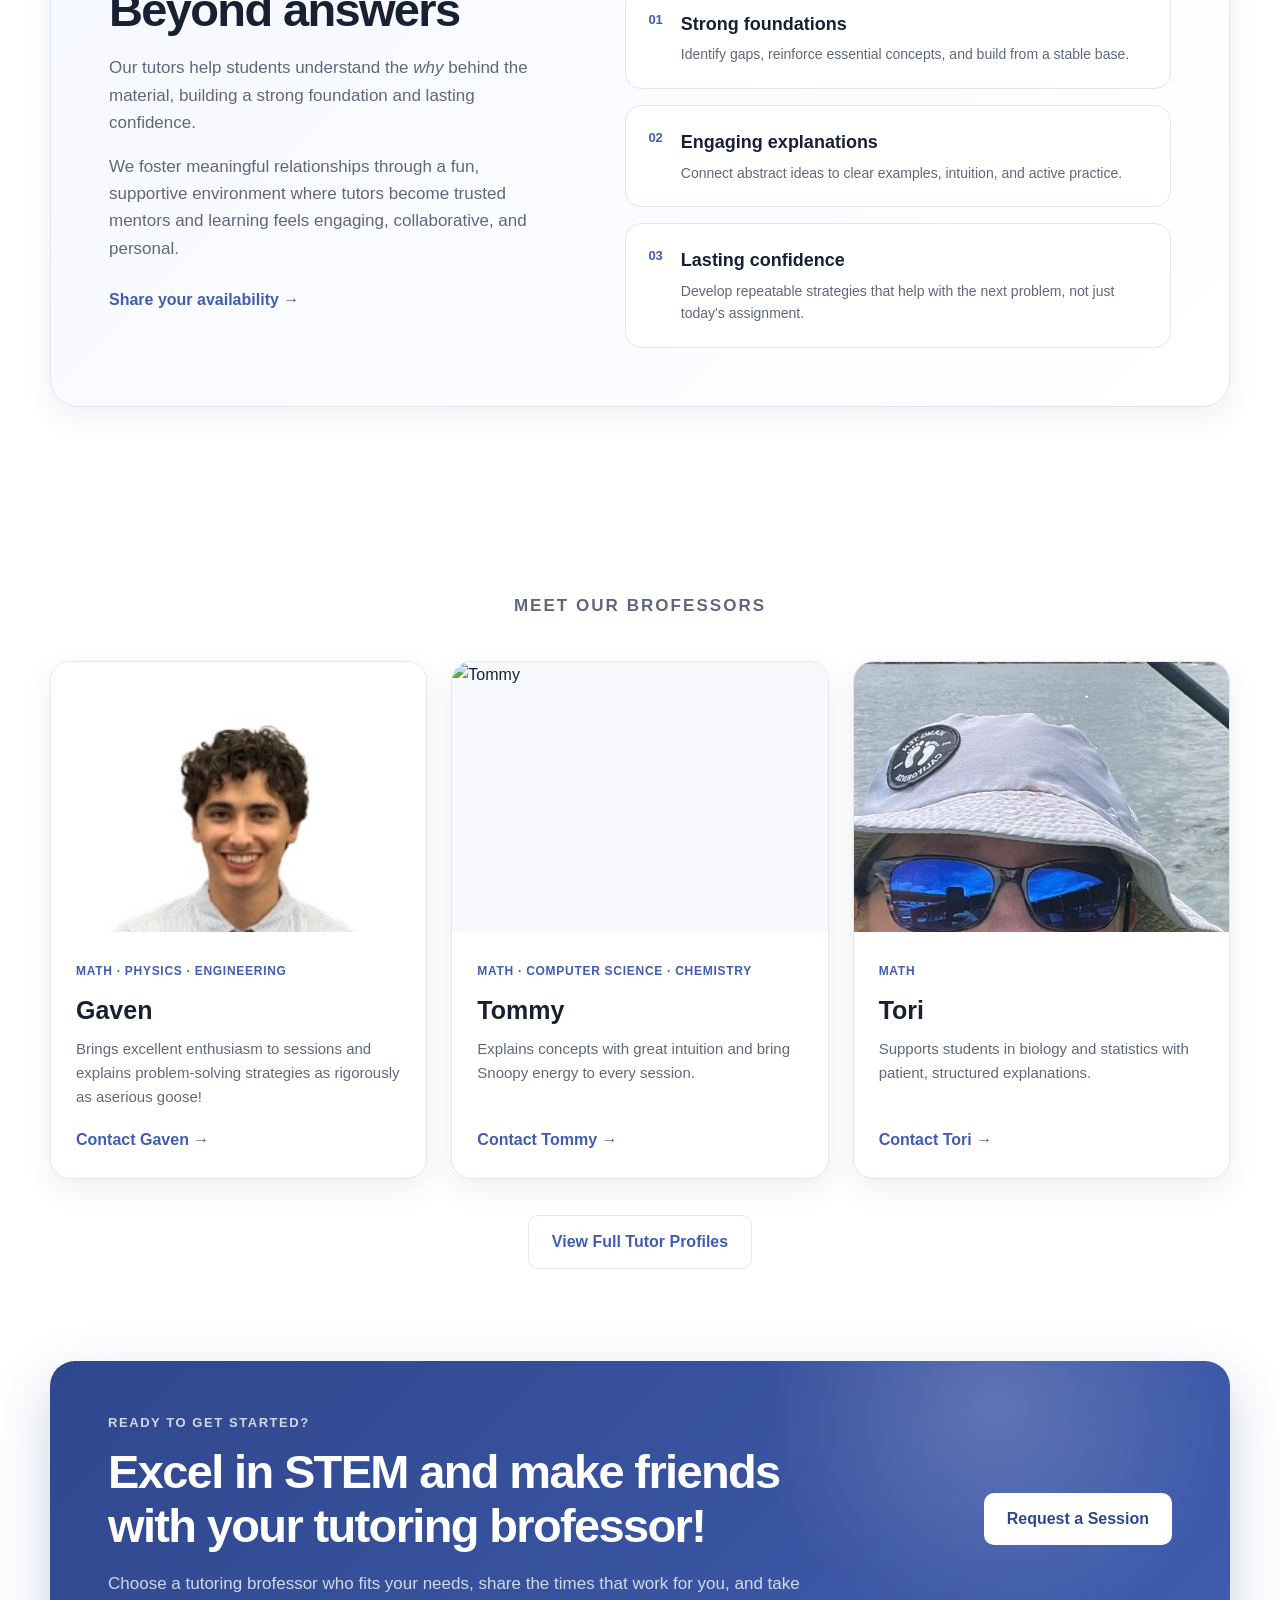
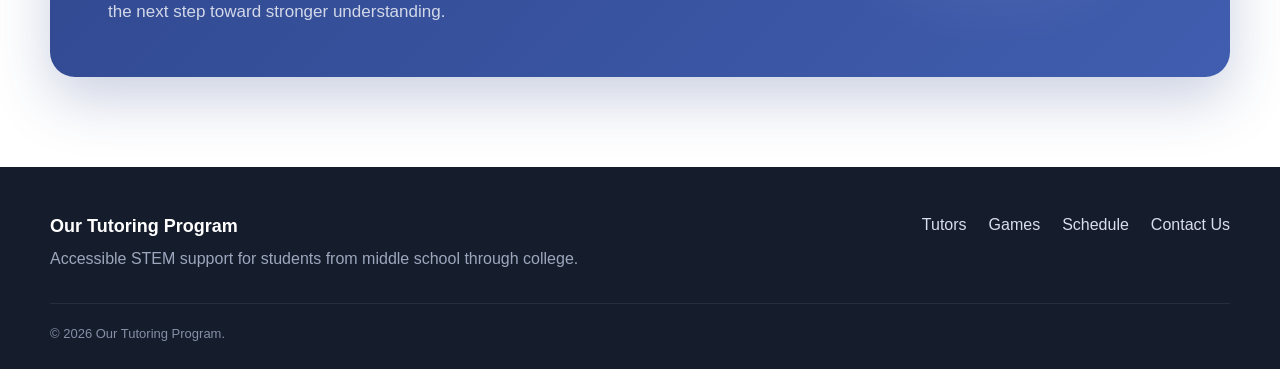
==== commit e1f3d09b: "changed brof" ====
--- a/index.html
+++ b/index.html
@@ -12,7 +12,7 @@
         content="Fun, accessible STEM tutoring for students from middle school through college. Build strong foundations and confidence through personalized support in English, Mandarin Chinese, and Spanish."
     >
 
-    <title>Our Tutoring Program</title>
+    <title>Tutoring Brofessors</title>
 
     <link
         rel="stylesheet"
@@ -372,7 +372,7 @@
                 <div class="benefit-list">
                     <p class="eyebrow">
 
-                        How do tutoring buddies help students grow?
+                        How do tutoring brofessors help students grow?
                     </p>
 
                     <article>
@@ -435,16 +435,7 @@
         >
             <div class="section-heading">
                 <p class="eyebrow">
-                    Meet the team
-                </p>
-
-                <h2>
-                    Choose a tutoring buddy who fits your needs
-                </h2>
-
-                <p>
-                    Each tutor brings a different subject focus and approach to
-                    helping students build confidence.
+                    Meet our Brofessors
                 </p>
             </div>
 
@@ -538,11 +529,11 @@
                     </p>
 
                     <h2>
-                        Excel in STEM and make friends with your tutoring buddy!
+                        Excel in STEM and make friends with your tutoring brofessor!
                     </h2>
 
                     <p>
-                        Choose a tutoring buddy who fits your needs, share the times that
+                        Choose a tutoring brofessor who fits your needs, share the times that
                         work for you, and take the next step toward stronger
                         understanding.
                     </p>
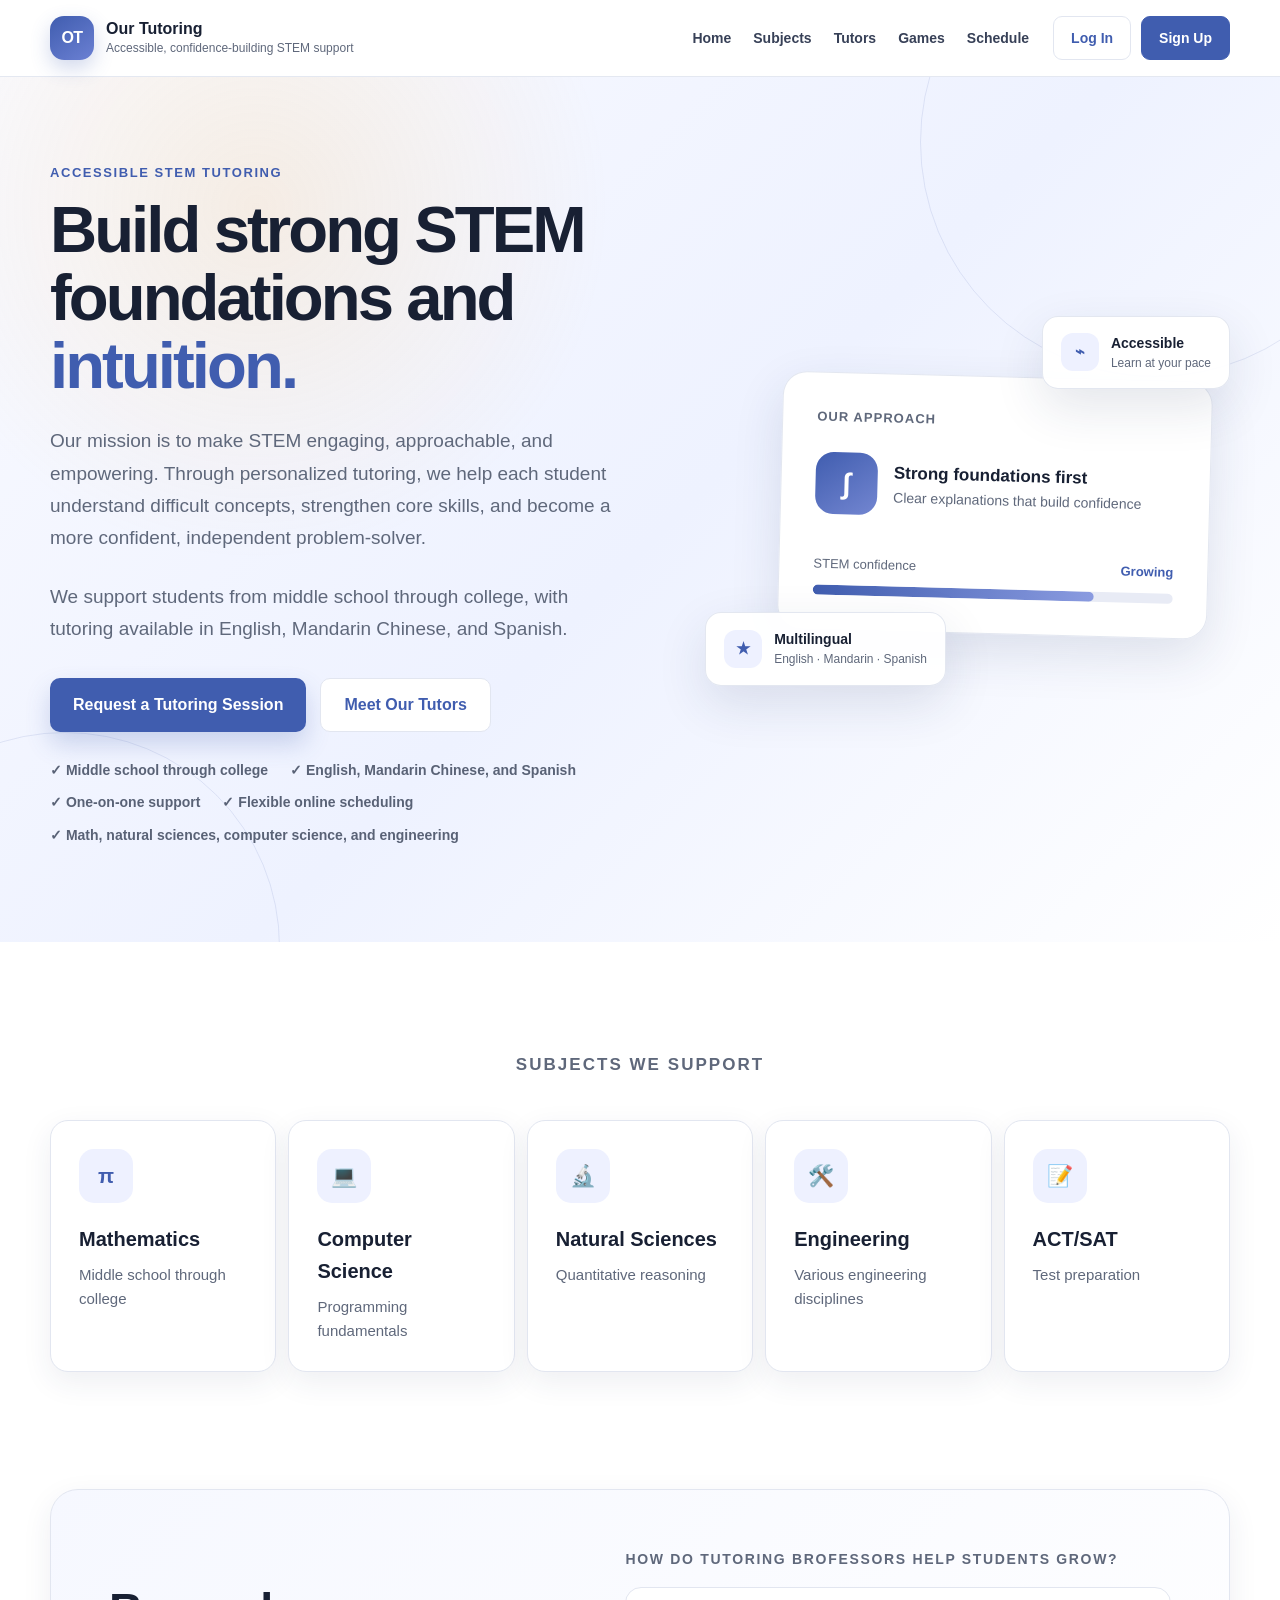
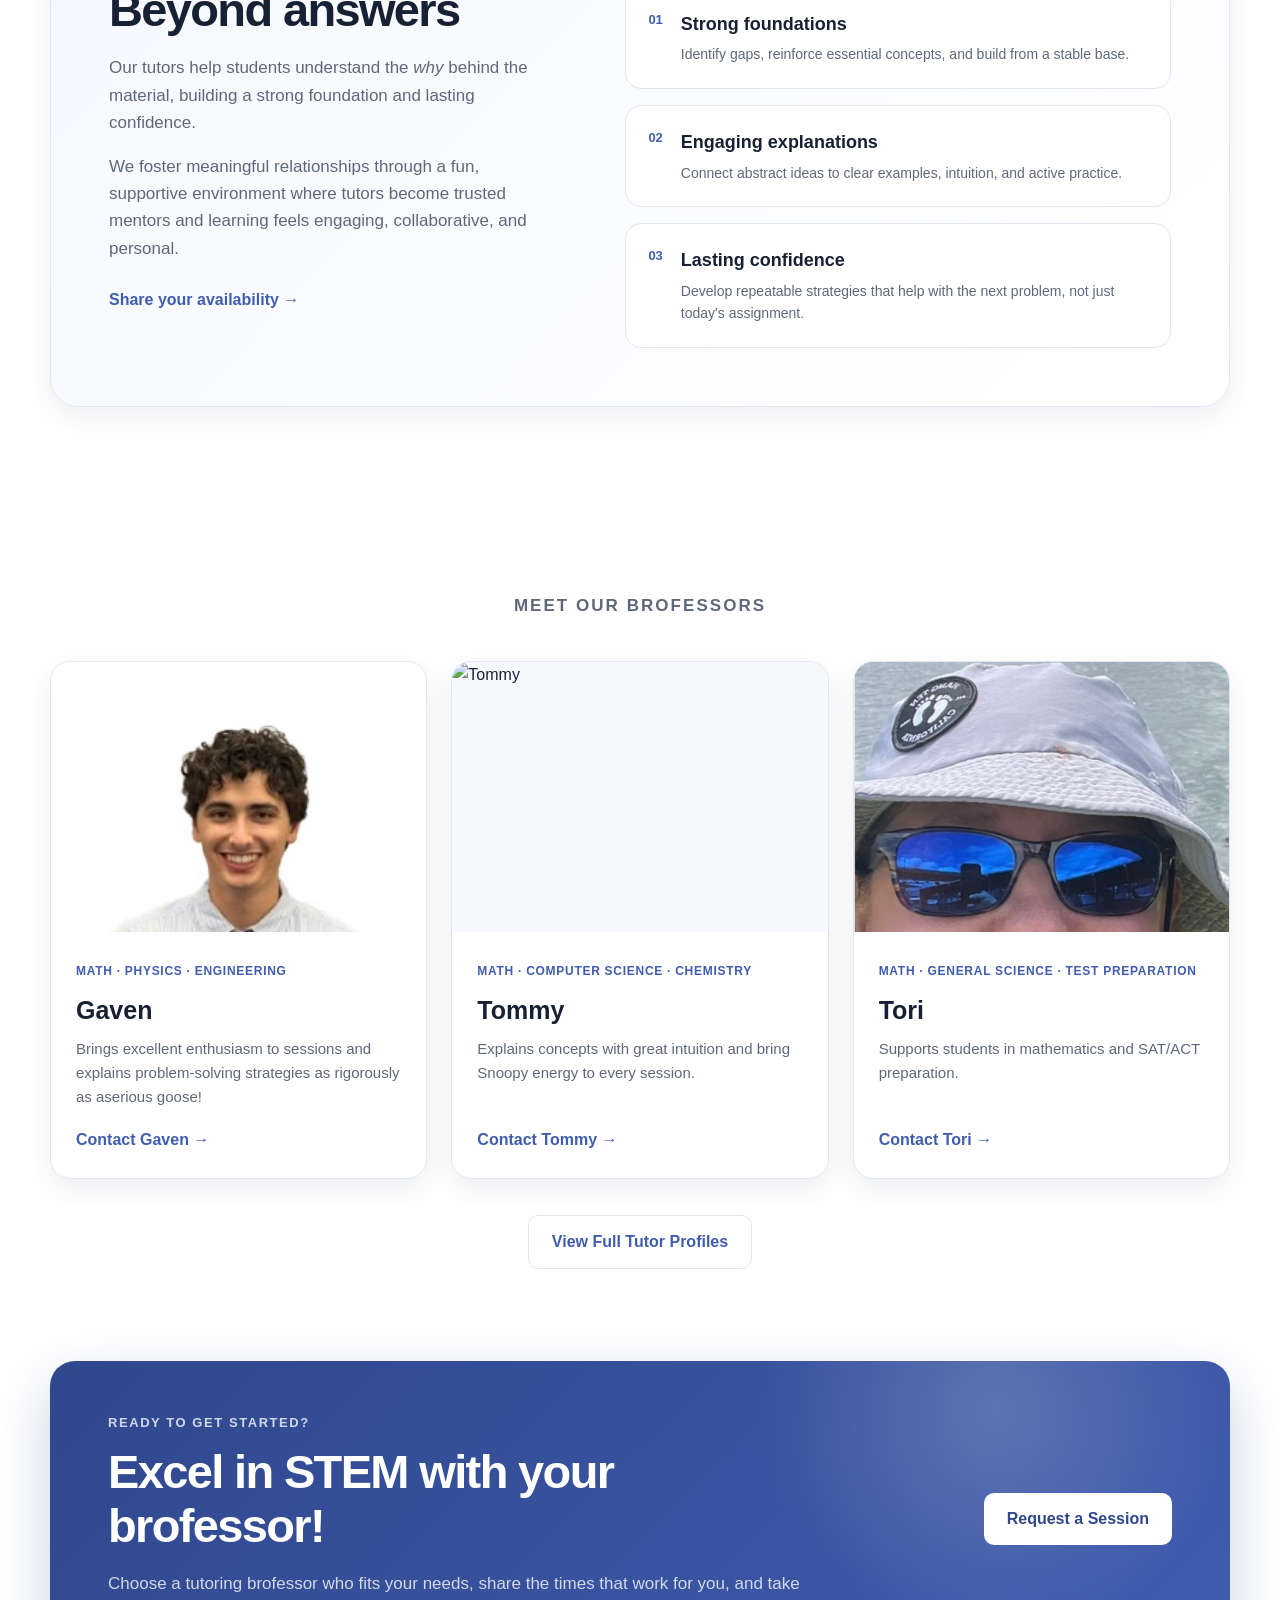
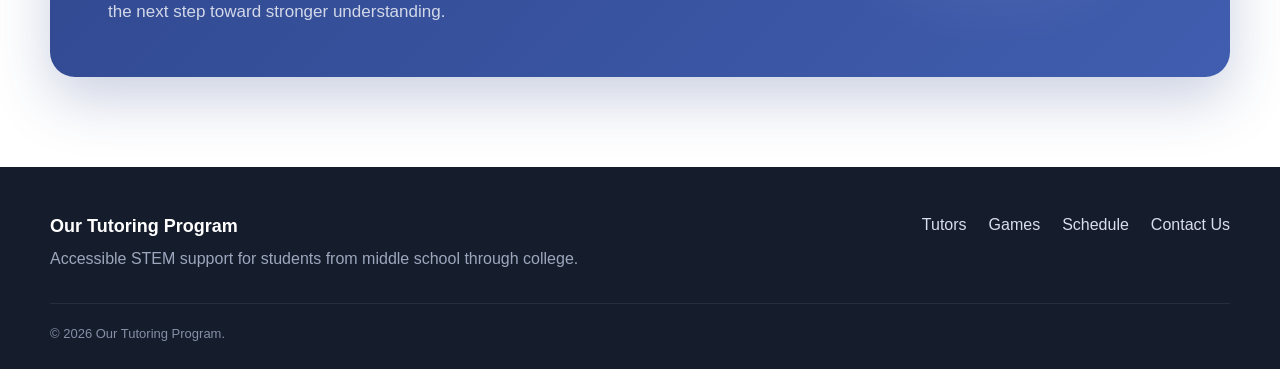
==== commit 3cadc290: "more edits" ====
--- a/index.html
+++ b/index.html
@@ -12,7 +12,7 @@
         content="Fun, accessible STEM tutoring for students from middle school through college. Build strong foundations and confidence through personalized support in English, Mandarin Chinese, and Spanish."
     >
 
-    <title>Tutoring Brofessors</title>
+    <title>Brofessor Tutoring</title>
 
     <link
         rel="stylesheet"
@@ -494,14 +494,13 @@
 
                     <div class="tutor-card-content">
                         <span class="tutor-subject">
-                            Math
+                            Math · General Science · Test Preparation
                         </span>
 
                         <h3>Tori</h3>
 
                         <p>
-                            Supports students in biology and statistics with
-                            patient, structured explanations.
+                            Supports students in mathematics and SAT/ACT preparation.
                         </p>
 
                         <a href="mailto:torijesse@gmail.com">
@@ -529,7 +528,7 @@
                     </p>
 
                     <h2>
-                        Excel in STEM and make friends with your tutoring brofessor!
+                        Excel in STEM with your brofessor!
                     </h2>
 
                     <p>
@@ -576,7 +575,7 @@
                     Schedule
                 </a>
 
-                <a href="mailto:mingbei.liu@gmail.com">
+                <a href="brofessortutoring@gmail.com">
                     Contact Us
                 </a>
             </div>
